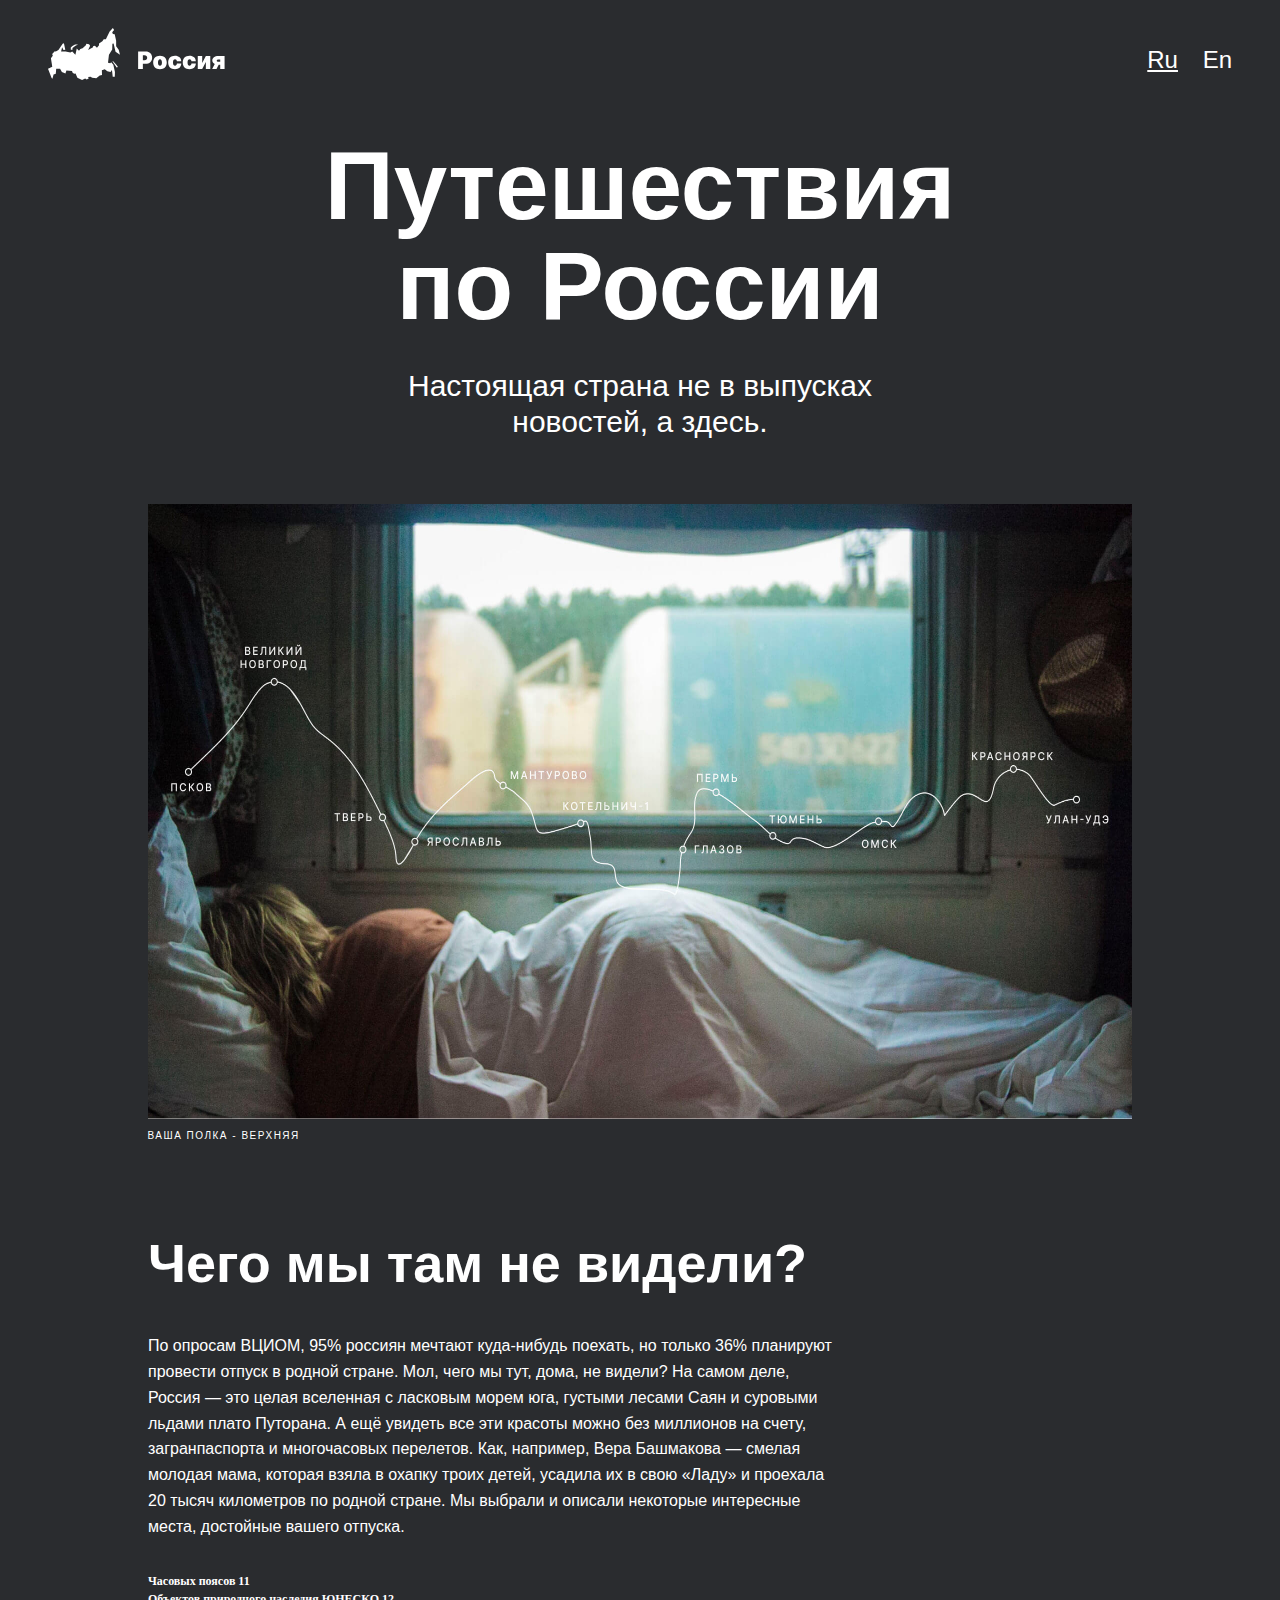
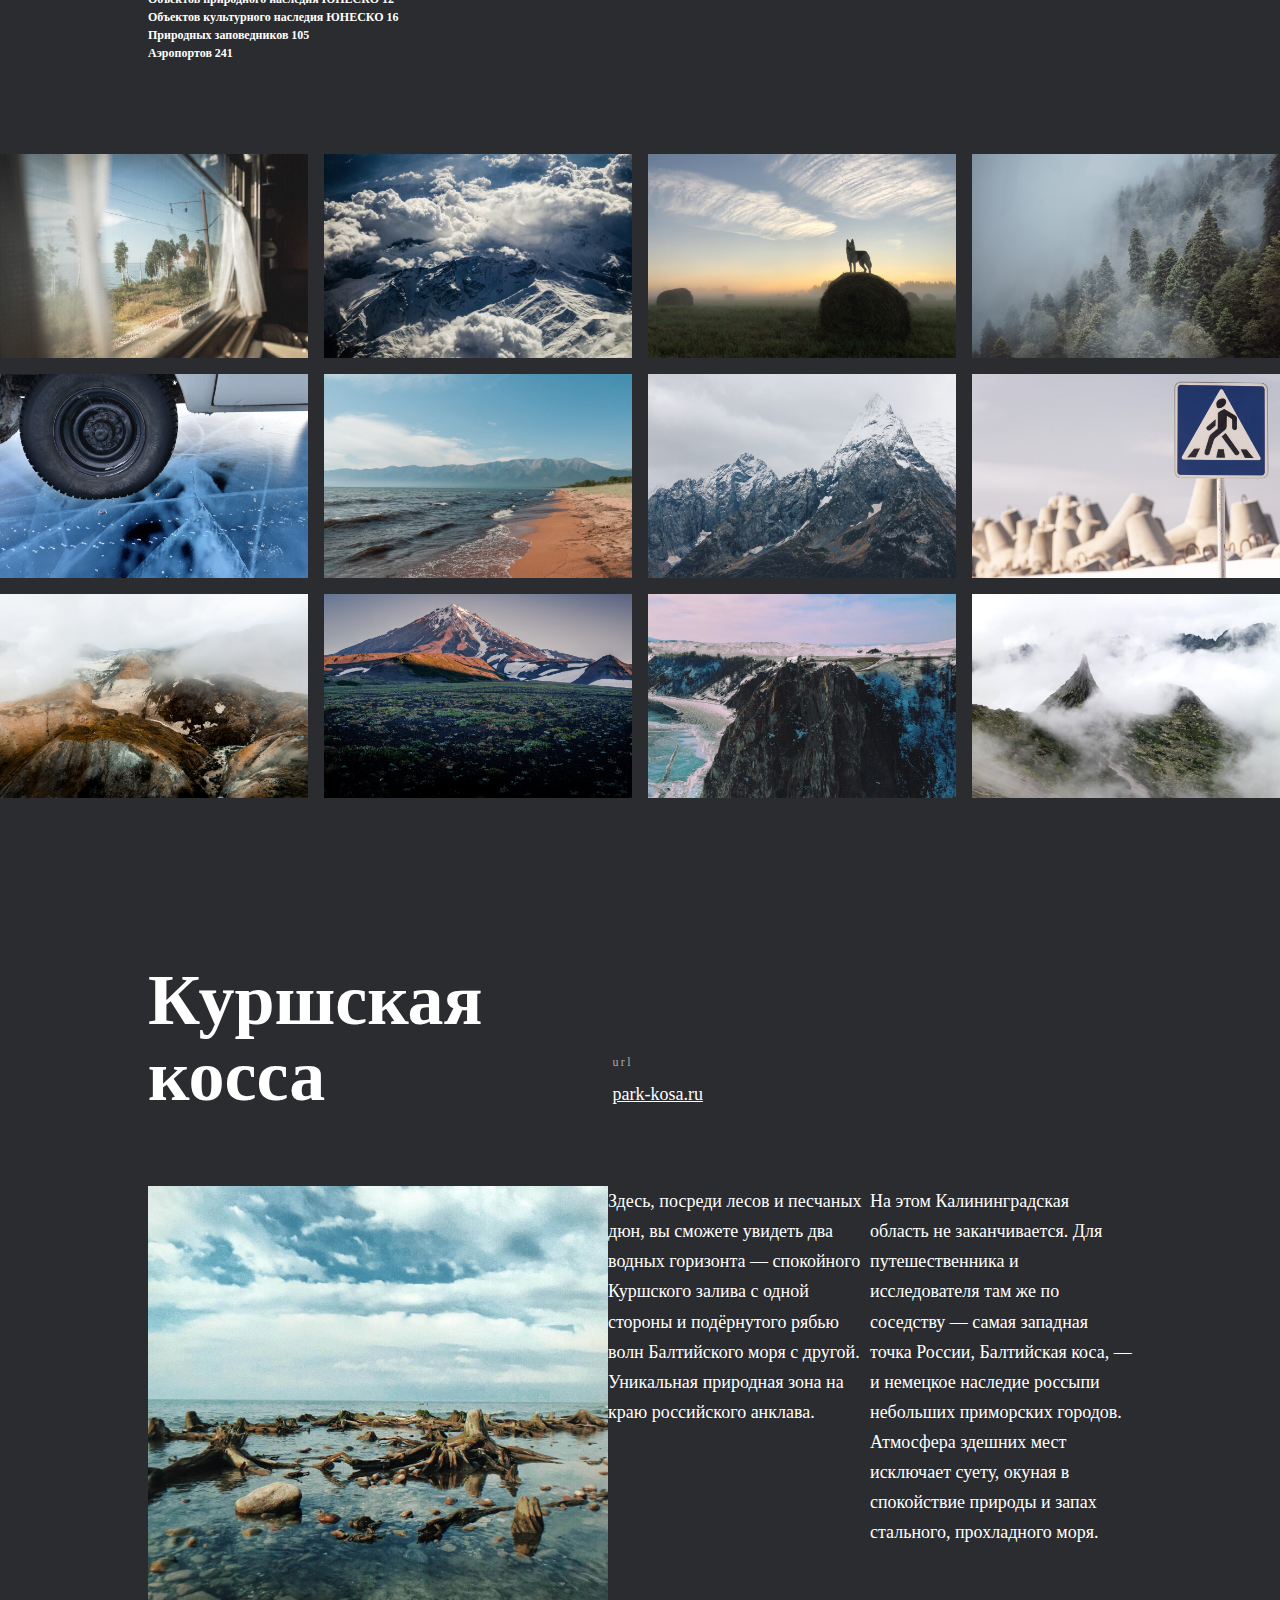
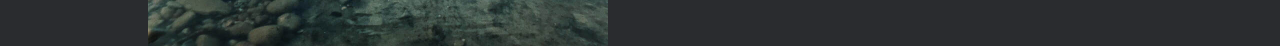
==== index.html @ 7ca8cc3f "начало проекта" ====
<!DOCTYPE html>
<html lang="ru">

<head>
  <meta charset="UTF-8">
  <meta name="viewport" content="width=device-width, initial-scale=1.0">
  <link rel="stylesheet" href="pages/index.css">
  <title>Путешествия по России</title>
</head>

<body class="body">
  <div class="page">
    <div class="header">
      <img class='header__logo' src="images/header-logo.svg" alt="Карта России">
      <div class="header__link">
        <a href="#" class="header__link">Ru</a>
        <a href="#" class="header__link header__link_lang_eng">En</a>
      </div>
    </div>

    <div class="lead">
      <h1 class="lead__title">Путешествия по России</h1>
      <p class="lead__subtitle">Настоящая страна не в выпусках новостей, а здесь.</p>
      <img class='lead__image' src="images/lead-polka.jpg" alt="Спящая девушка на полке поезда">
      <p class="lead__caption">Ваша полка - верхняя</p>
    </div>

    <div class="intro">
      <h3 class="intro__title">Чего мы там не видели?</h3>
      <p class="intro__text">
        По опросам ВЦИОМ, 95% россиян мечтают куда-нибудь поехать, но только 36% планируют провести отпуск в родной
        стране. Мол, чего мы тут, дома, не видели? На самом деле, Россия — это целая вселенная с ласковым морем юга,
        густыми лесами Саян и суровыми льдами плато Путорана. А ещё увидеть все эти красоты можно без миллионов на
        счету, загранпаспорта и многочасовых перелетов. Как, например, Вера Башмакова — смелая молодая мама, которая
        взяла в охапку троих детей, усадила их в свою «Ладу» и проехала 20 тысяч километров по родной стране. Мы выбрали
        и описали некоторые интересные места, достойные вашего отпуска.
      </p>
      <ul class="intro__list">
        <li class="intro__fact">Часовых поясов 11</li>
        <li class="intro__fact">Объектов природного наследия ЮНЕСКО 12</li>
        <li class="intro__fact">Объектов культурного наследия ЮНЕСКО 16</li>
        <li class="intro__fact">Природных заповедников 105</li>
        <li class="intro__fact">Аэропортов 241</li>
      </ul>
    </div>
    <div class="photo">
      <img class="photo__item" src="images/photo-grid-train.jpg" alt="Nature">
      <img class="photo__item" src="images/photo-grid-atharva-tulsi.jpg" alt="Nature">
      <img class="photo__item" src="images/photo-grid-tuman.jpg" alt="Nature">
      <img class="photo__item" src="images/photo-grid-sochi.jpg" alt="Nature">
      <img class="photo__item" src="images/photo-grid-arisa.jpg" alt="Nature">
      <img class="photo__item" src="images/photo-grid-baikal.jpg" alt="Nature">
      <img class="photo__item" src="images/photo-grid-elbrus.jpg" alt="Nature">
      <img class="photo__item" src="images/photo-grid-kondratiev.jpg" alt="Nature">
      <img class="photo__item" src="images/photo-grid-kamchatka-1.jpg" alt="Nature">
      <img class="photo__item" src="images/photo-grid-kamchatka-2.jpg" alt="Nature">
      <img class="photo__item" src="images/photo-grid-baikal-2.jpg" alt="Nature">
      <img class="photo__item" src="images/photo-grid-ergaki.jpg" alt="Nature">

    </div>

    <div class="places">
      <div class="place">
       
       <div class="place__head">
        <p class="place__title">Куршская косса</p>

        <div class="website">
          <p class="website__url-heading">url</p>
          <a href="#" class="website__link">park-kosa.ru</a>
        </div>
      </div>
       
      
      <div class="place__content">
          <img class="place__image" src="images/place-kosa.jpg" alt="Nature">
          <p class="place__paragraph">Здесь, посреди лесов и песчаных дюн, вы сможете увидеть два водных горизонта —
            спокойного Куршского залива с одной стороны и подёрнутого рябью волн Балтийского моря с другой. Уникальная
            природная зона на краю российского анклава.</p>
          <p class="place__paragraph">На этом Калининградская область не заканчивается. Для путешественника и
            исследователя там же по соседству — самая западная точка России, Балтийская коса, — и немецкое наследие
            россыпи небольших приморских городов. Атмосфера здешних мест исключает суету, окуная в спокойствие природы и
            запах стального, прохладного моря.</p>
        </div>







      </div>




    </div>
  </div>
</body>


</html>
---- pages/index.css ----
@import url(../vendor/normalize.css);
@import url(../blocks/body/body.css);
@import url(../blocks/page/page.css);
@import url(../blocks/header/header.css);
@import url(../blocks/lead/lead.css);
@import url(../blocks/intro/intro.css);
@import url(../blocks/photo/photo.css);
@import url(../blocks/places/places.css);
@import url(../blocks/place/place.css);
@import url(../blocks/website/website.css);
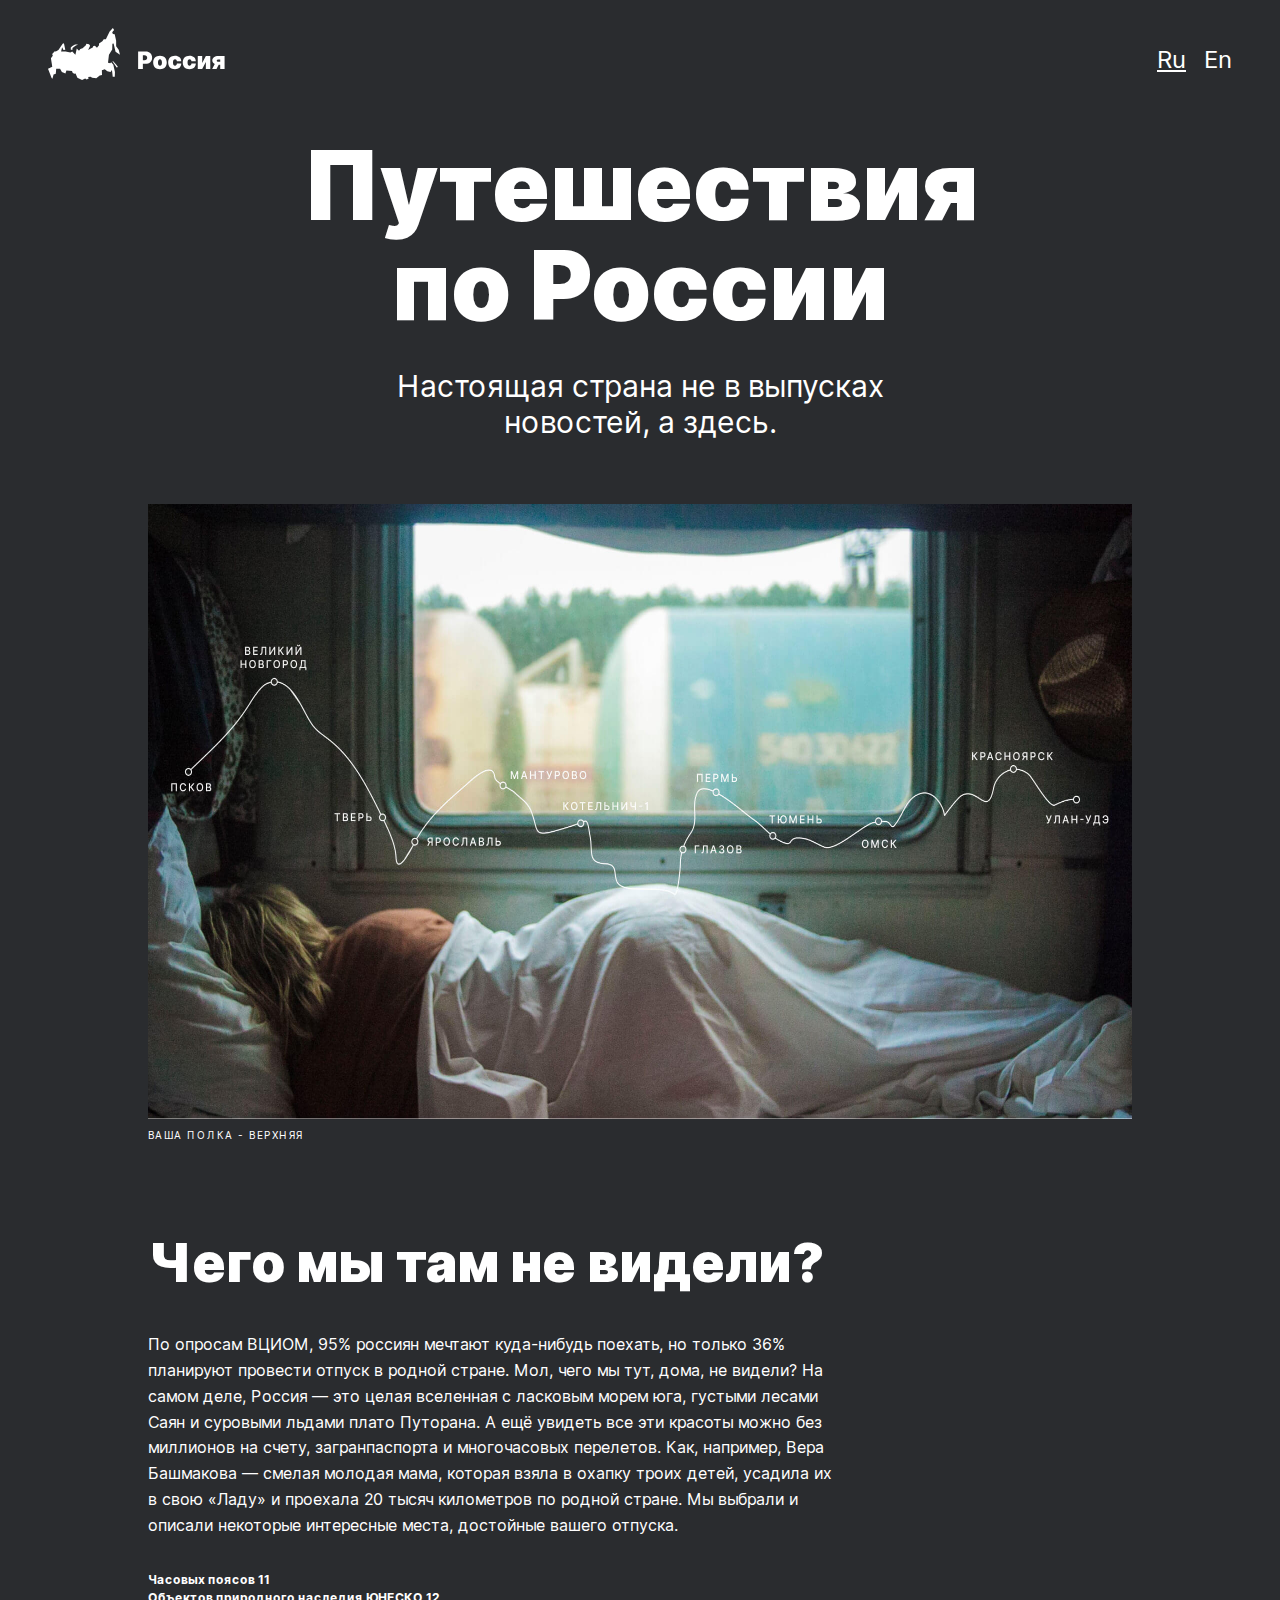
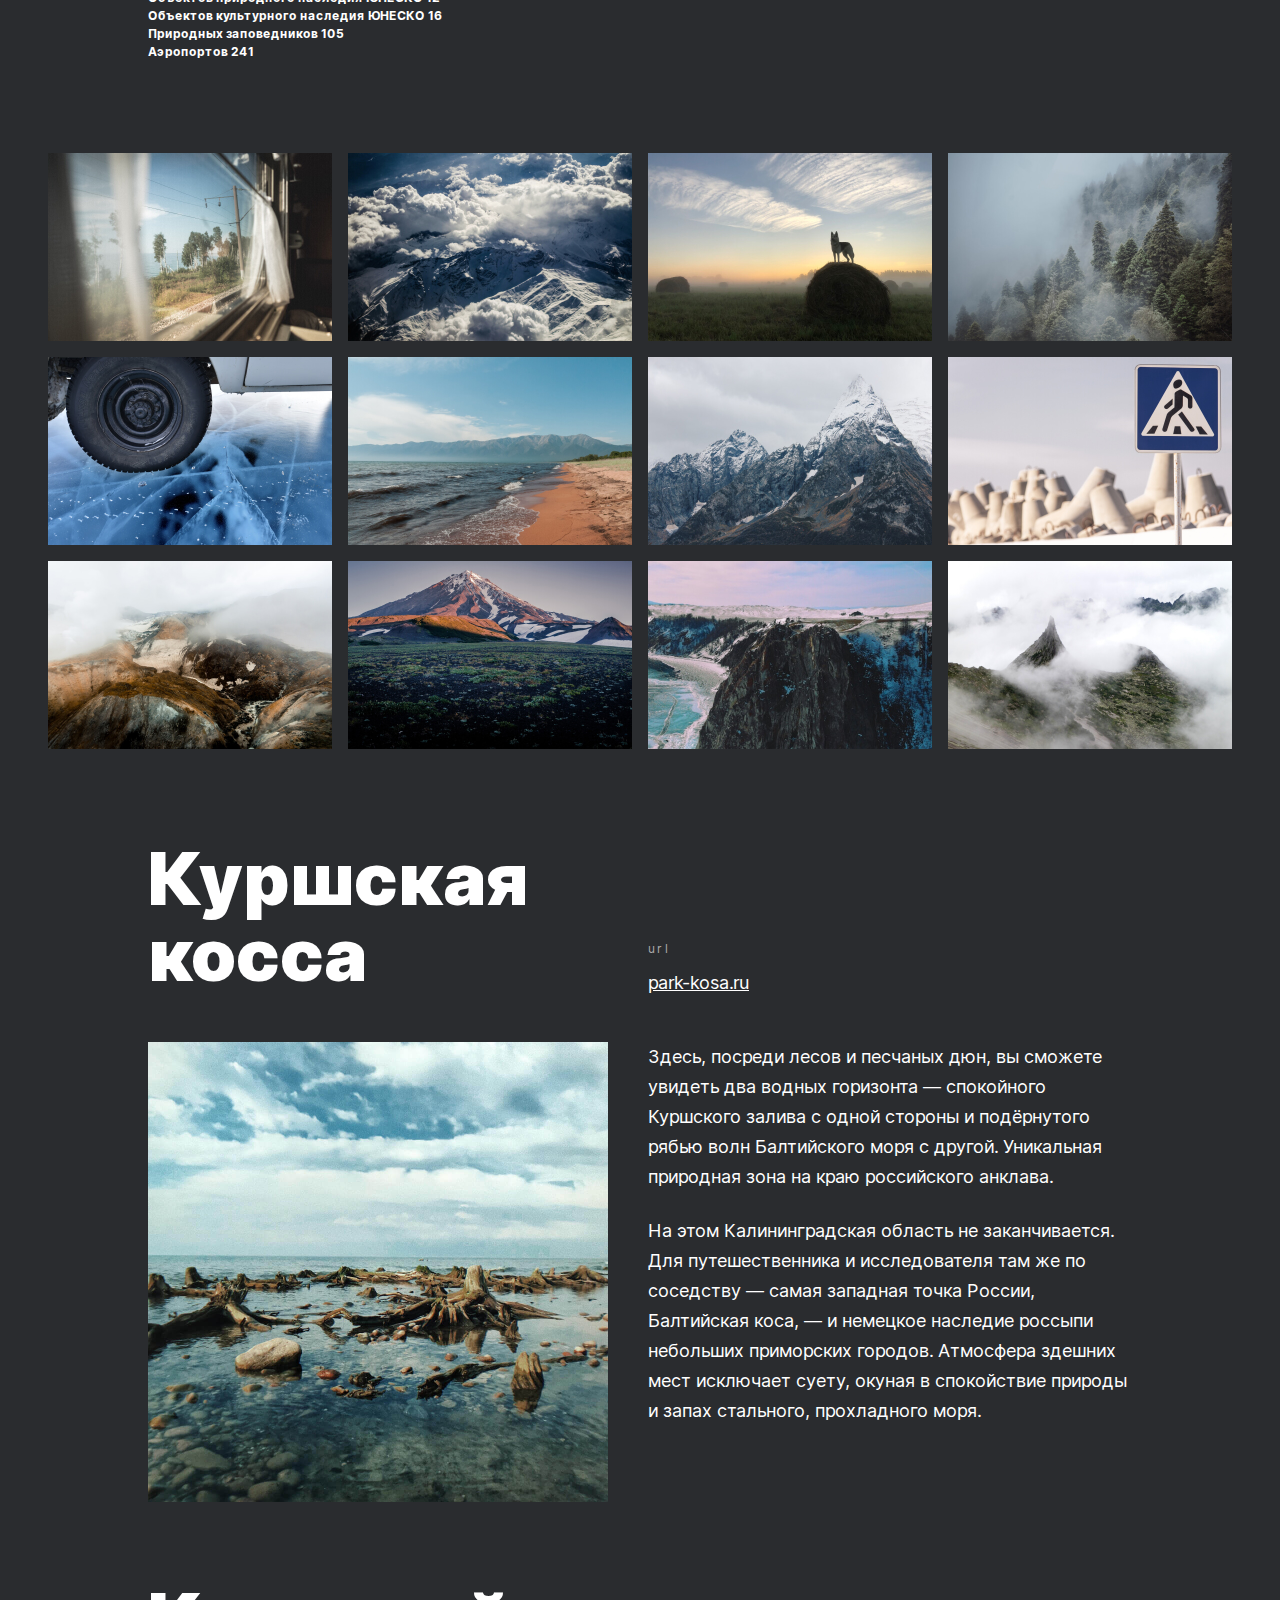
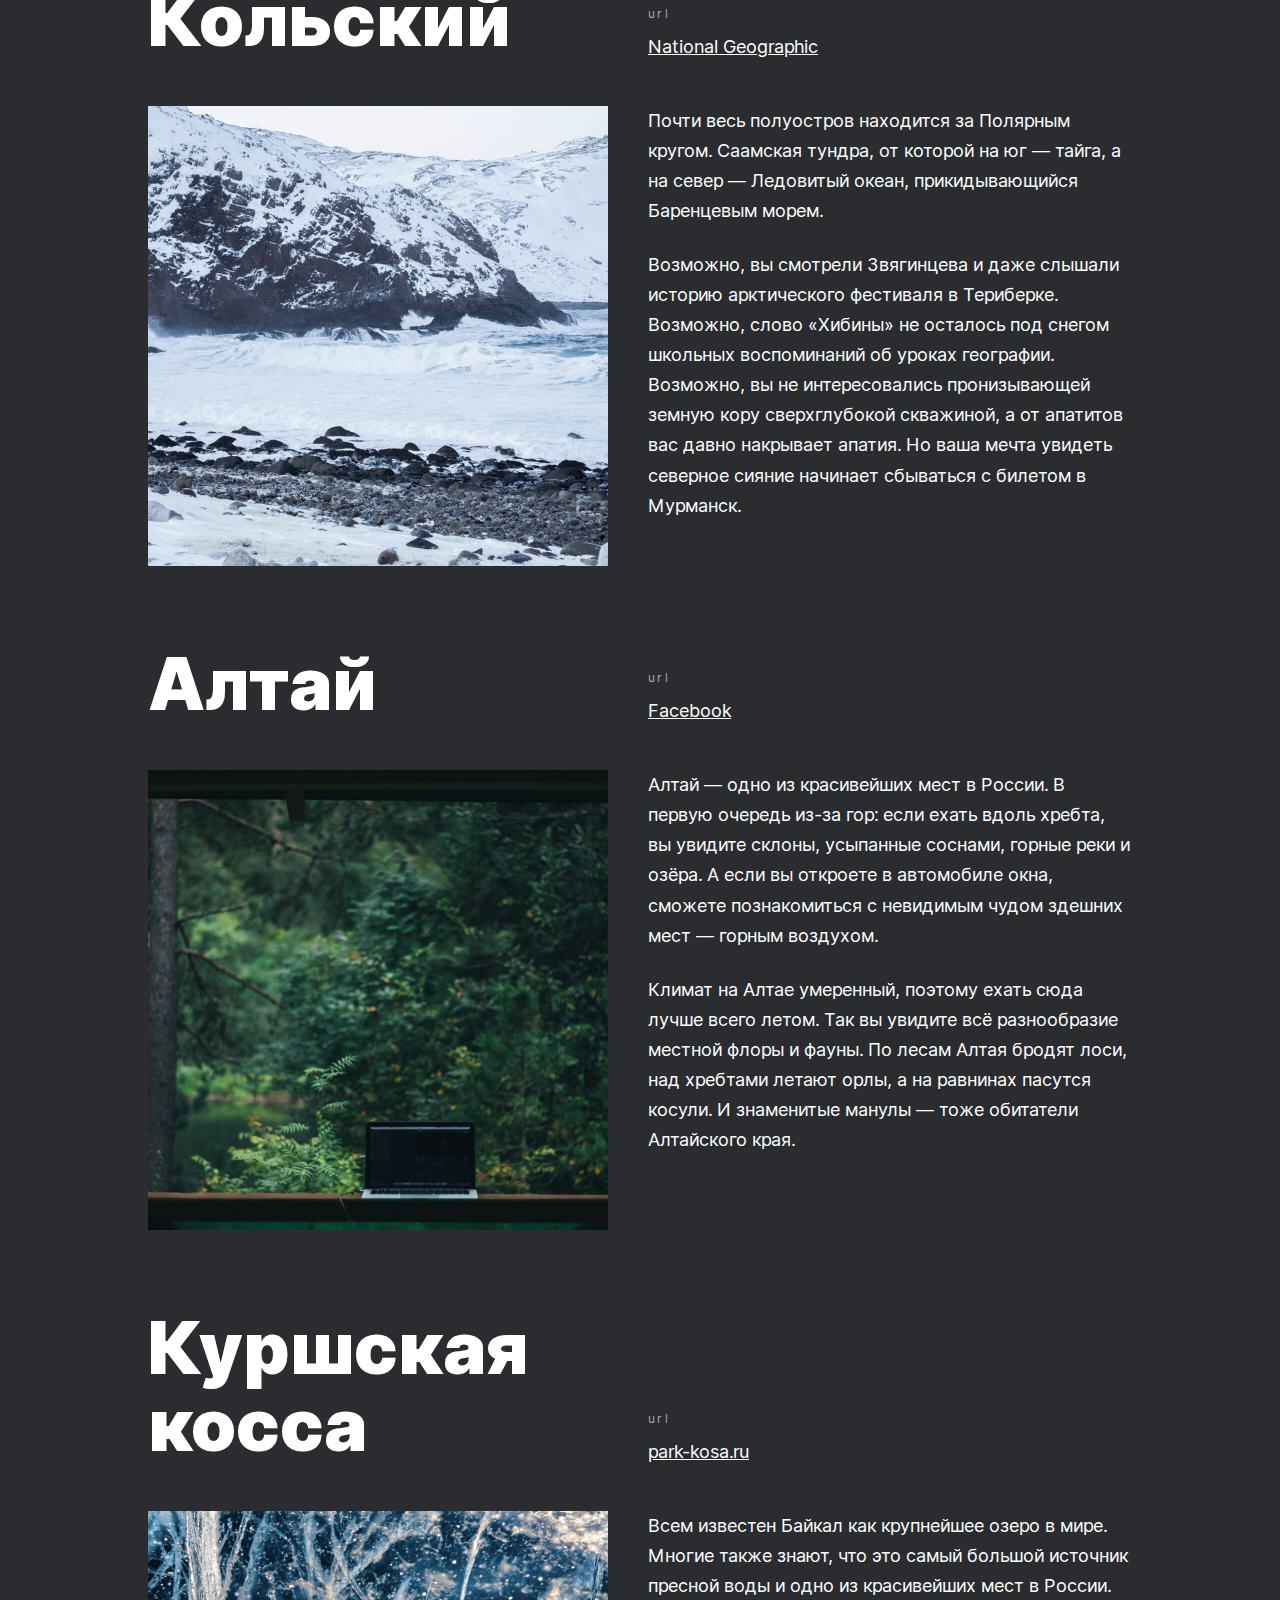
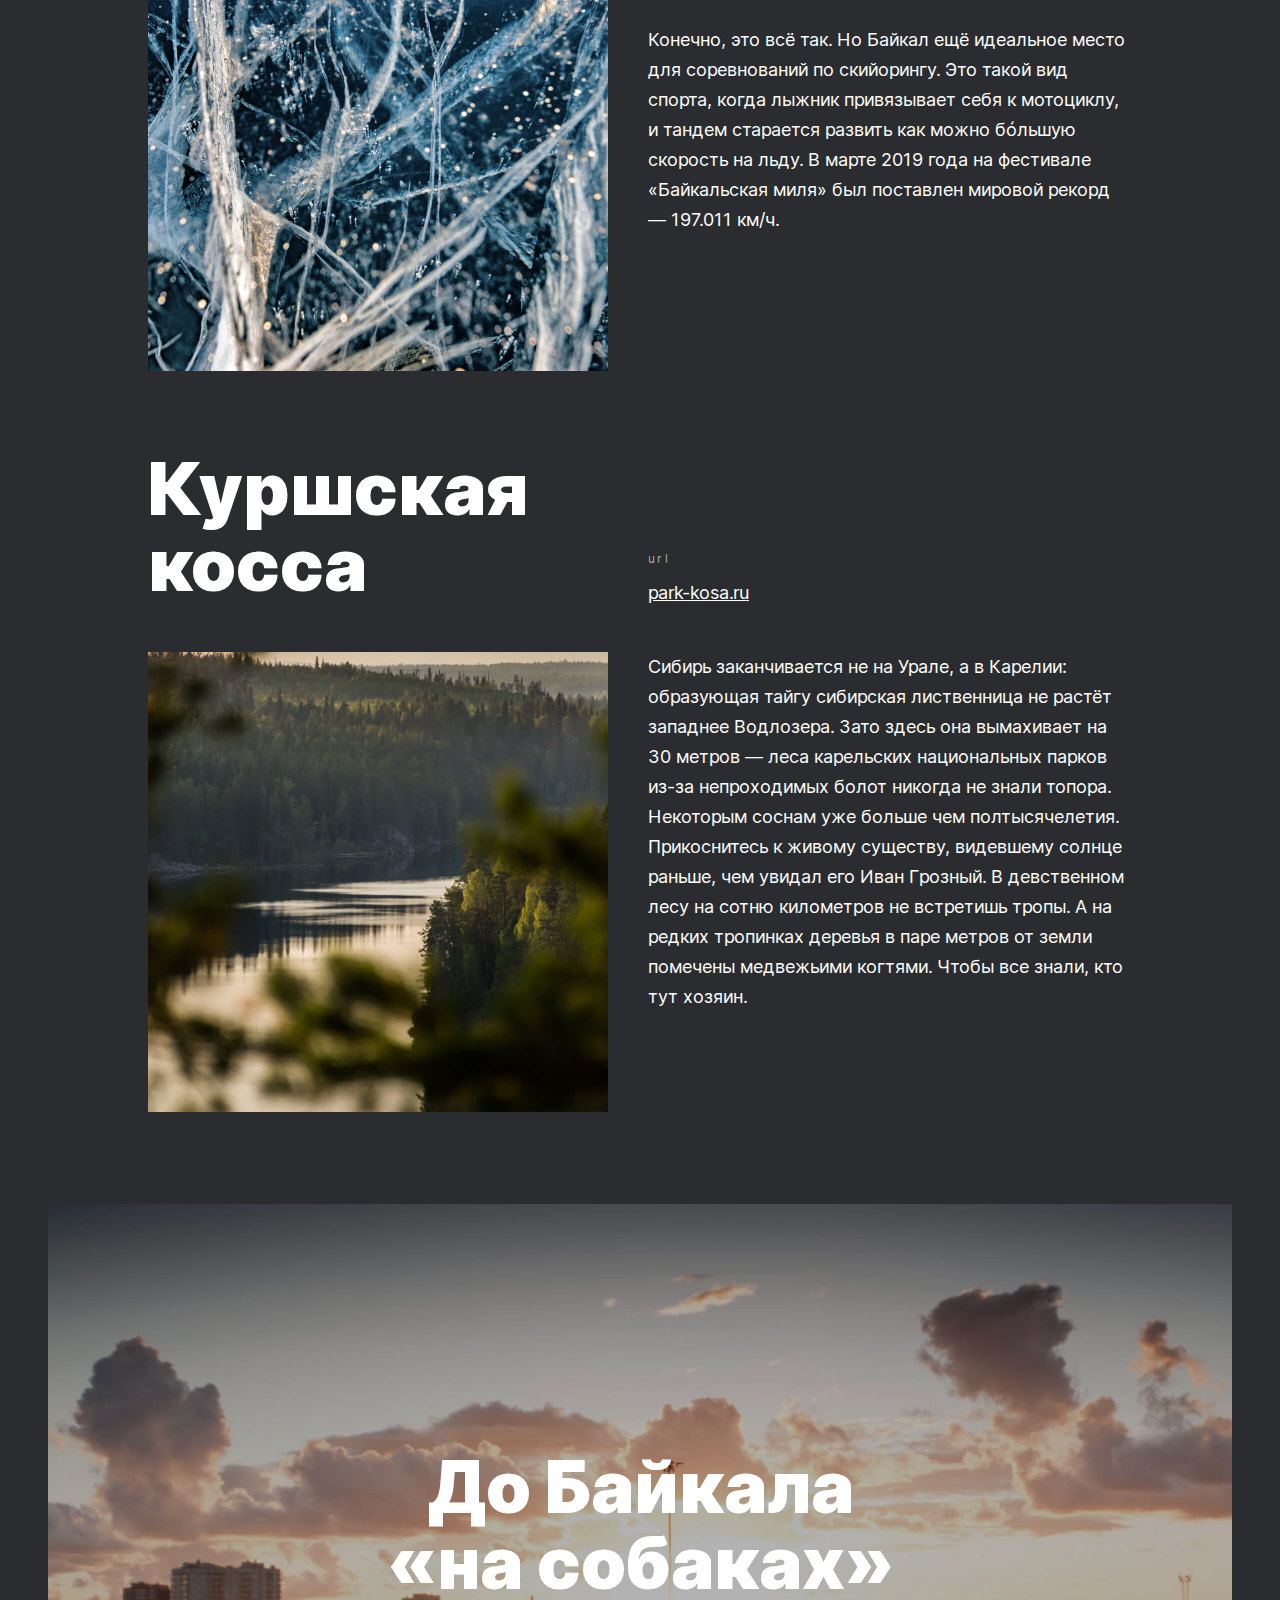
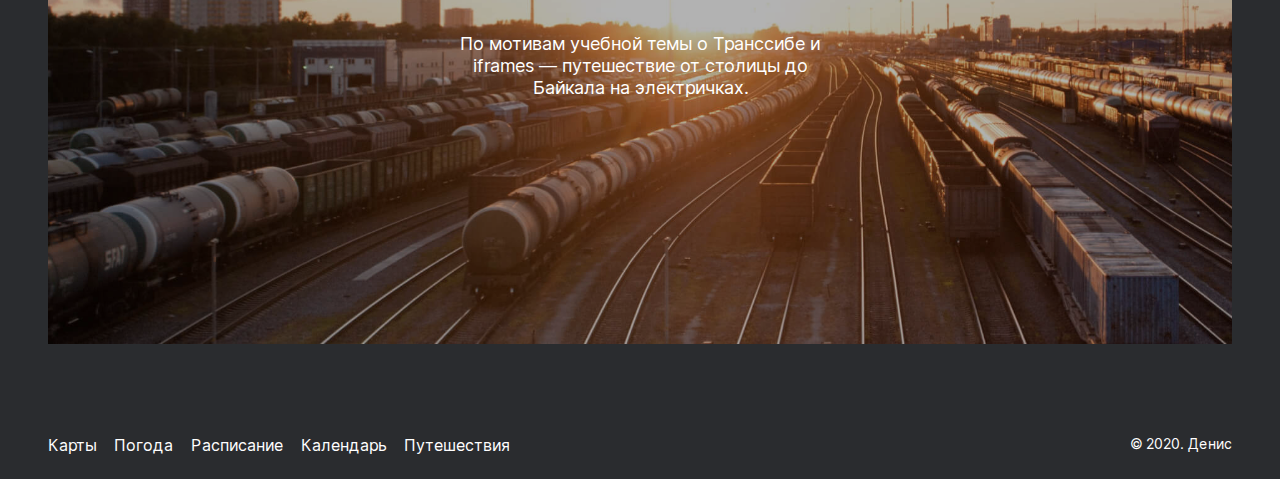
==== commit 21726b3c: "верстка без адаптива" ====
--- a/index.html
+++ b/index.html
@@ -12,7 +12,7 @@
   <div class="page">
     <div class="header">
       <img class='header__logo' src="images/header-logo.svg" alt="Карта России">
-      <div class="header__link">
+      <div class="header__links">
         <a href="#" class="header__link">Ru</a>
         <a href="#" class="header__link header__link_lang_eng">En</a>
       </div>
@@ -61,40 +61,143 @@
 
     <div class="places">
       <div class="place">
-       
-       <div class="place__head">
-        <p class="place__title">Куршская косса</p>
-
-        <div class="website">
-          <p class="website__url-heading">url</p>
-          <a href="#" class="website__link">park-kosa.ru</a>
-        </div>
-      </div>
-       
-      
-      <div class="place__content">
+        <div class="place__head">
+          <p class="place__title">Куршская косса</p>
+
+          <div class="website place__website">
+            <p class="website__url-heading">url</p>
+            <a href="http://park-kosa.ru" target="_blank" class="website__link">park-kosa.ru</a>
+          </div>
+        </div>
+        <div class="place__content">
           <img class="place__image" src="images/place-kosa.jpg" alt="Nature">
-          <p class="place__paragraph">Здесь, посреди лесов и песчаных дюн, вы сможете увидеть два водных горизонта —
-            спокойного Куршского залива с одной стороны и подёрнутого рябью волн Балтийского моря с другой. Уникальная
-            природная зона на краю российского анклава.</p>
-          <p class="place__paragraph">На этом Калининградская область не заканчивается. Для путешественника и
-            исследователя там же по соседству — самая западная точка России, Балтийская коса, — и немецкое наследие
-            россыпи небольших приморских городов. Атмосфера здешних мест исключает суету, окуная в спокойствие природы и
-            запах стального, прохладного моря.</p>
-        </div>
-
-
-
-
-
-
-
-      </div>
-
-
-
-
-    </div>
+          <div class="place__text">
+            <p class="place__paragraph">Здесь, посреди лесов и песчаных дюн, вы сможете увидеть два водных горизонта —
+              спокойного Куршского залива с одной стороны и подёрнутого рябью волн Балтийского моря с другой. Уникальная
+              природная зона на краю российского анклава.</p>
+            <p class="place__paragraph">На этом Калининградская область не заканчивается. Для путешественника и
+              исследователя там же по соседству — самая западная точка России, Балтийская коса, — и немецкое наследие
+              россыпи небольших приморских городов. Атмосфера здешних мест исключает суету, окуная в спокойствие природы
+              и
+              запах стального, прохладного моря.</p>
+          </div>
+        </div>
+      </div>
+
+      <div class="place">
+        <div class="place__head">
+          <p class="place__title">Кольский</p>
+
+          <div class="website place__website">
+            <p class="website__url-heading">url</p>
+            <a href="https://yourshot.nationalgeographic.com/photos/?keywords=kolskiy" target="_blank"
+              class="website__link">National Geographic</a>
+          </div>
+        </div>
+        <div class="place__content">
+          <img class="place__image" src="images/place-kolsky.jpg" alt="Nature">
+          <div class="place__text">
+            <p class="place__paragraph">Почти весь полуостров находится за Полярным кругом. Саамская тундра, от
+              которой на юг —
+              тайга, а на север — Ледовитый океан, прикидывающийся Баренцевым морем.</p>
+            <p class="place__paragraph">Возможно, вы смотрели Звягинцева и даже слышали историю арктического фестиваля
+              в Териберке. Возможно, слово «Хибины» не осталось под снегом школьных воспоминаний об уроках географии.
+              Возможно, вы не интересовались пронизывающей земную кору сверхглубокой скважиной, а от апатитов вас
+              давно накрывает апатия. Но ваша мечта увидеть северное сияние начинает сбываться с билетом
+              в Мурманск.</p>
+          </div>
+        </div>
+      </div>
+
+      <div class="place">
+        <div class="place__head">
+          <p class="place__title">Алтай</p>
+
+          <div class="website place__website">
+            <p class="website__url-heading">url</p>
+            <a href="https://www.facebook.com/vera.bashmakova/posts/10156011613718822" target="_blank"
+              class="website__link">Facebook</a>
+          </div>
+        </div>
+        <div class="place__content">
+          <img class="place__image" src="images/place-altai.jpg" alt="Nature">
+          <div class="place__text">
+            <p class="place__paragraph">Алтай — одно из красивейших мест в России.
+              В первую очередь из-за гор: если ехать вдоль хребта, вы увидите склоны, усыпанные соснами, горные реки и
+              озёра. А если вы откроете в автомобиле окна, сможете познакомиться с невидимым чудом здешних мест — горным
+              воздухом.</p>
+            <p class="place__paragraph">Климат на Алтае умеренный, поэтому ехать сюда лучше всего летом. Так вы увидите
+              всё разнообразие местной флоры и фауны. По лесам Алтая бродят лоси, над хребтами летают орлы, а на
+              равнинах пасутся косули. И знаменитые манулы — тоже обитатели Алтайского края.</p>
+          </div>
+        </div>
+      </div>
+
+      <div class="place">
+        <div class="place__head">
+          <p class="place__title">Куршская косса</p>
+
+          <div class="website place__website">
+            <p class="website__url-heading">url</p>
+            <a href="https://vk.com/baikalmile" target="_blank" class="website__link">park-kosa.ru</a>
+          </div>
+        </div>
+        <div class="place__content">
+          <img class="place__image" src="images/place-winter-baikal.jpg" alt="Nature">
+          <div class="place__text">
+            <p class="place__paragraph">Всем известен Байкал как крупнейшее озеро
+              в мире. Многие также знают, что это самый большой источник пресной воды и одно из красивейших мест в
+              России.</p>
+            <p class="place__paragraph">Конечно, это всё так. Но Байкал ещё идеальное место для соревнований по
+              скийорингу. Это такой вид спорта, когда лыжник привязывает себя
+              к мотоциклу, и тандем старается развить как можно бóльшую скорость на льду. В марте 2019 года на фестивале
+              «Байкальская миля» был поставлен мировой рекорд — 197.011 км/ч.</p>
+          </div>
+        </div>
+      </div>
+
+      <div class="place">
+        <div class="place__head">
+          <p class="place__title">Куршская косса</p>
+
+          <div class="website place__website">
+            <p class="website__url-heading">url</p>
+            <a href="http://vodlozero.ru" target="_blank" class="website__link">park-kosa.ru</a>
+          </div>
+        </div>
+        <div class="place__content">
+          <img class="place__image" src="images/place-karelia.jpg" alt="Nature">
+          <div class="place__text">
+            <p class="place__paragraph">Сибирь заканчивается не на Урале, а в Карелии: образующая тайгу сибирская
+              лиственница не растёт западнее Водлозера. Зато здесь она вымахивает на 30 метров — леса карельских
+              национальных парков из-за непроходимых болот никогда не знали топора. Некоторым соснам уже больше чем
+              полтысячелетия. Прикоснитесь к живому существу, видевшему солнце раньше, чем увидал его Иван Грозный.
+              В девственном лесу на сотню километров не встретишь тропы. А на редких тропинках деревья
+              в паре метров от земли помечены медвежьими когтями. Чтобы все знали, кто тут хозяин.</p>
+          </div>
+        </div>
+      </div>
+    </div>
+
+    <div class="cover">
+      <a class="cover__link" href="https://stampsy.com/na-elektrichkakh-do-baikala" target="_blank">
+        <p class="cover__title">До Байкала «на собаках»</p>
+        <p class="cover__subtitle">По мотивам учебной темы о Транссибе и iframes — путешествие от столицы до Байкала на
+          электричках.</p>
+      </a>
+    </div>
+
+    <div class="footer">
+      <nav class="footer__links">
+        <a class="footer__link" href="https://yandex.ru/maps" target="_blank">Карты</a>
+        <a class="footer__link" href="https://yandex.ru/pogoda" target="_blank">Погода</a>
+        <a class="footer__link" href="https://rasp.yandex.ru" target="_blank">Расписание</a>
+        <a class="footer__link" href="https://calendar.yandex.ru" target="_blank">Календарь</a>
+        <a class="footer__link" href="https://travel.yandex.ru" target="_blank">Путешествия</a>
+      </nav>
+      <p class="footer__copyright">&copy; 2020. Денис</p>
+    </div>
+
   </div>
 </body>
 
--- a/pages/index.css
+++ b/pages/index.css
@@ -1,4 +1,5 @@
 @import url(../vendor/normalize.css);
+@import url(../blocks/fonts/fonts.css);
 @import url(../blocks/body/body.css);
 @import url(../blocks/page/page.css);
 @import url(../blocks/header/header.css);
@@ -8,4 +9,6 @@
 @import url(../blocks/places/places.css);
 @import url(../blocks/place/place.css);
 @import url(../blocks/website/website.css);
+@import url(../blocks/cover/cover.css);
+@import url(../blocks/footer/footer.css);
 
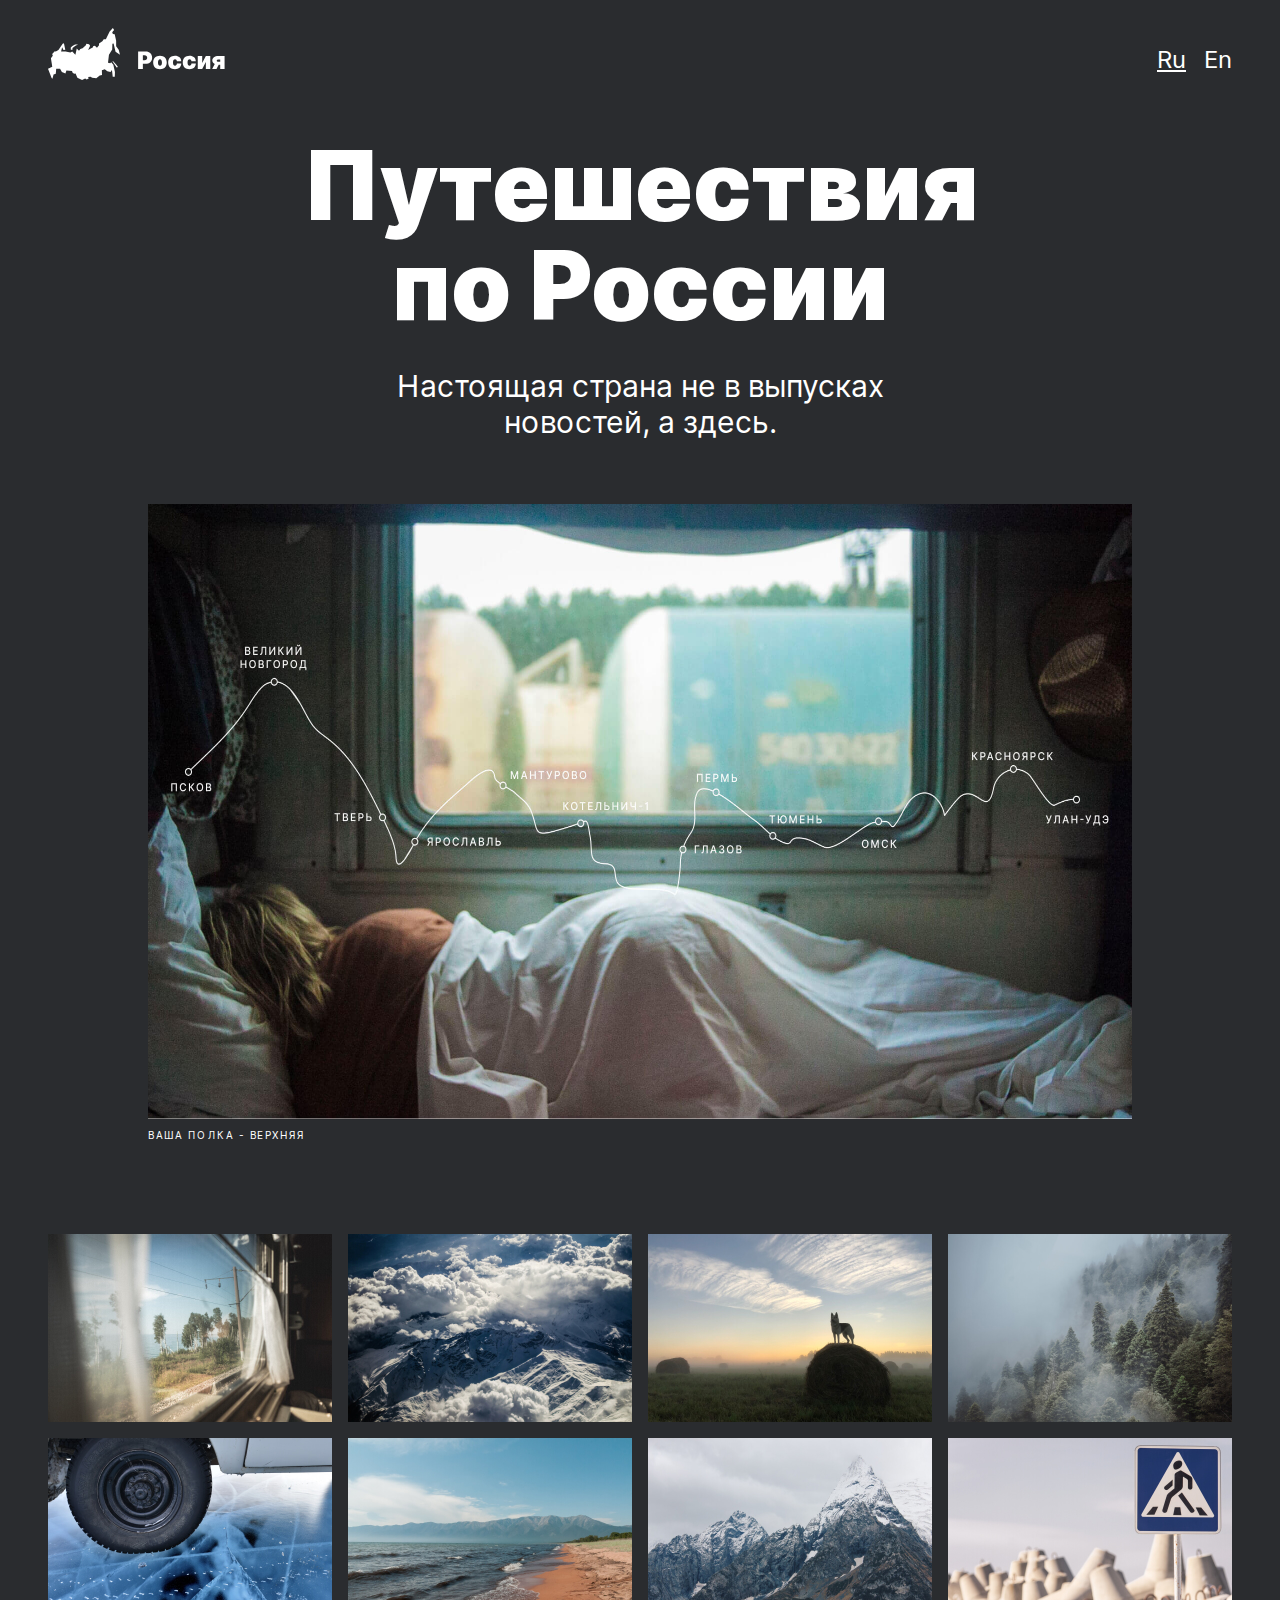
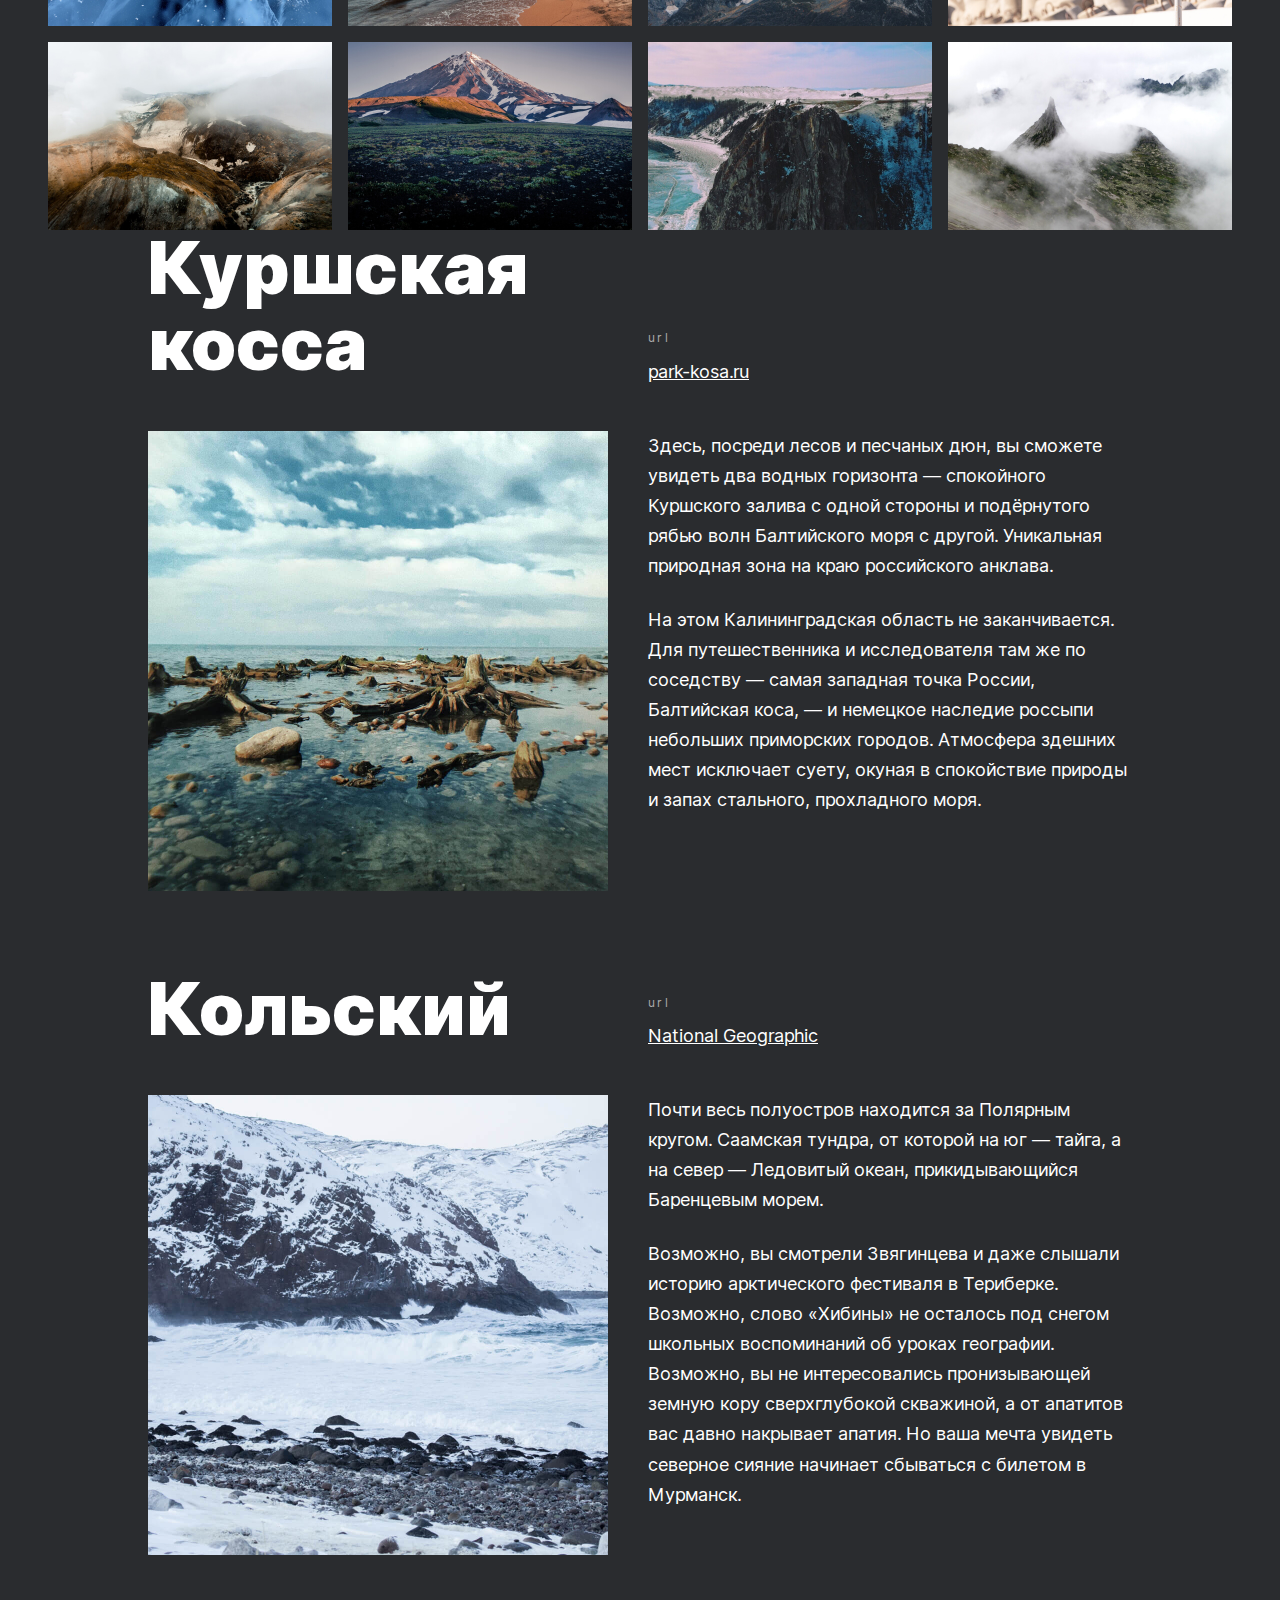
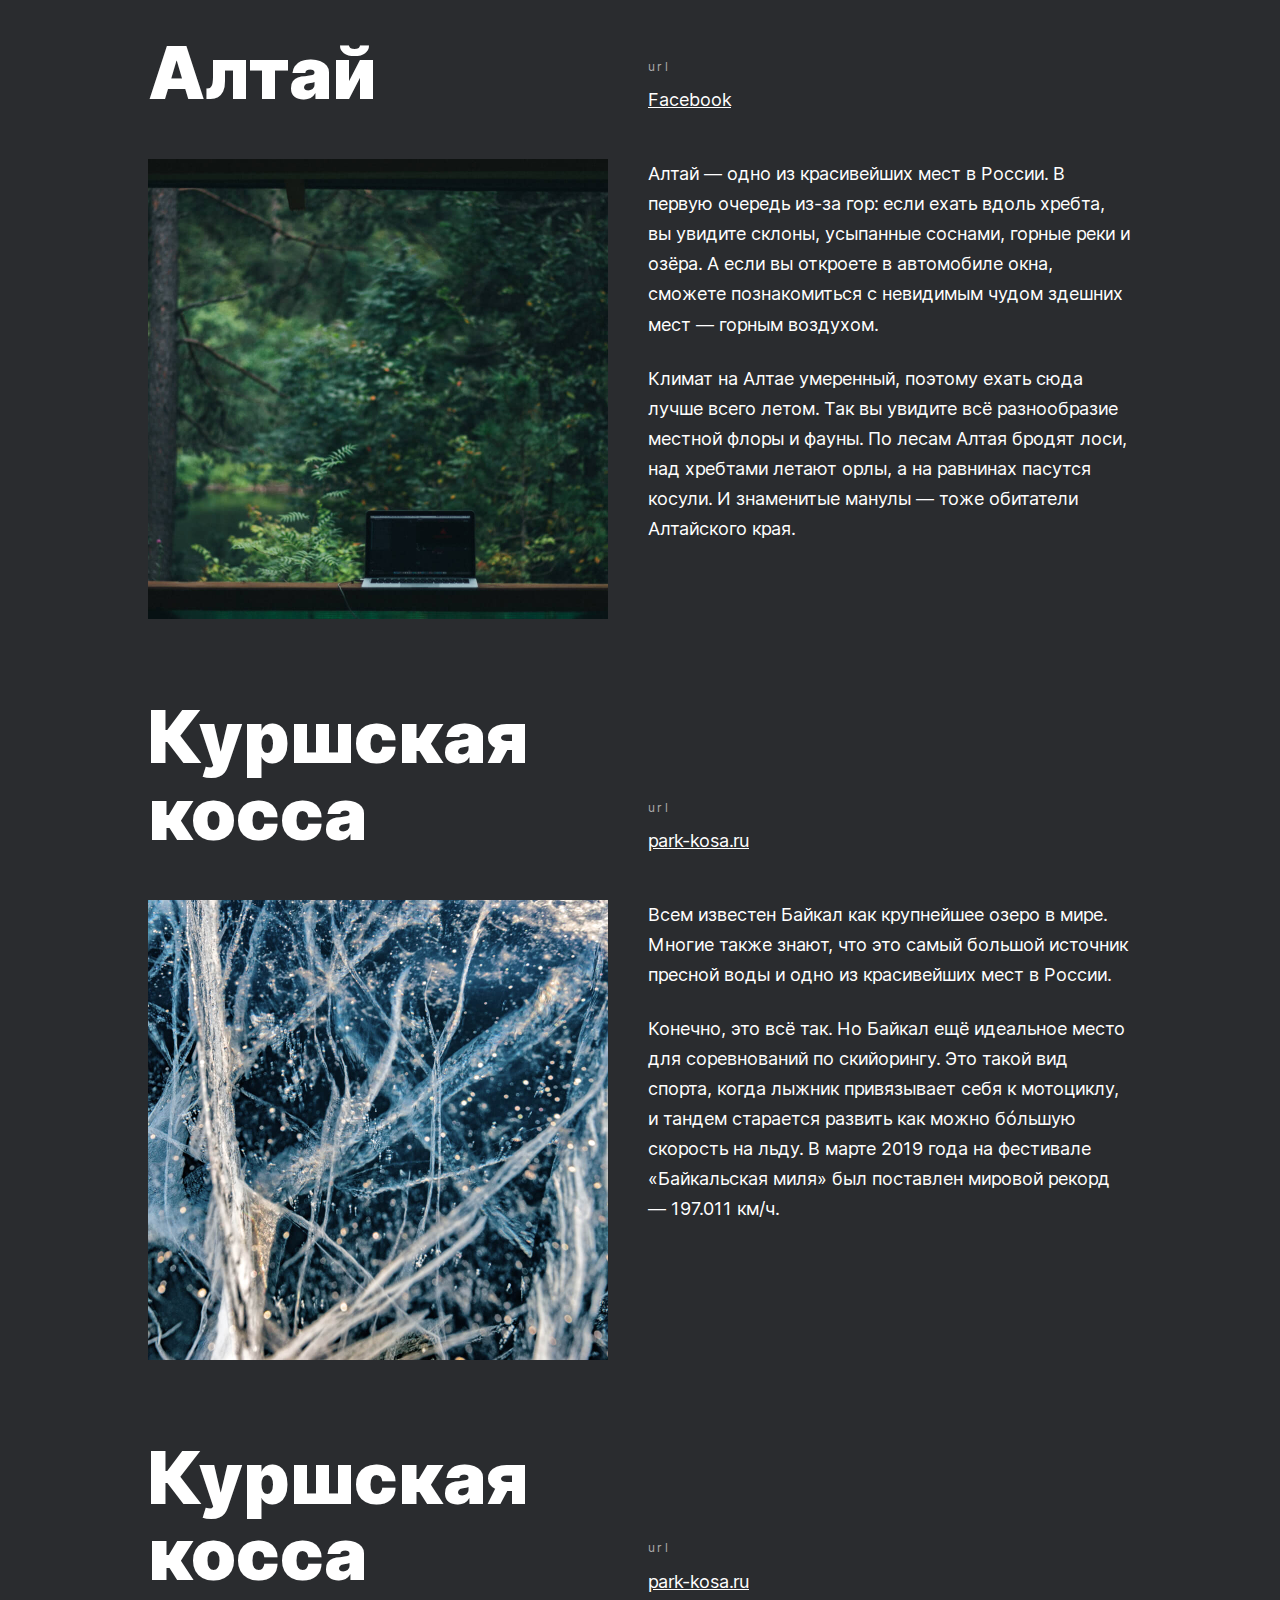
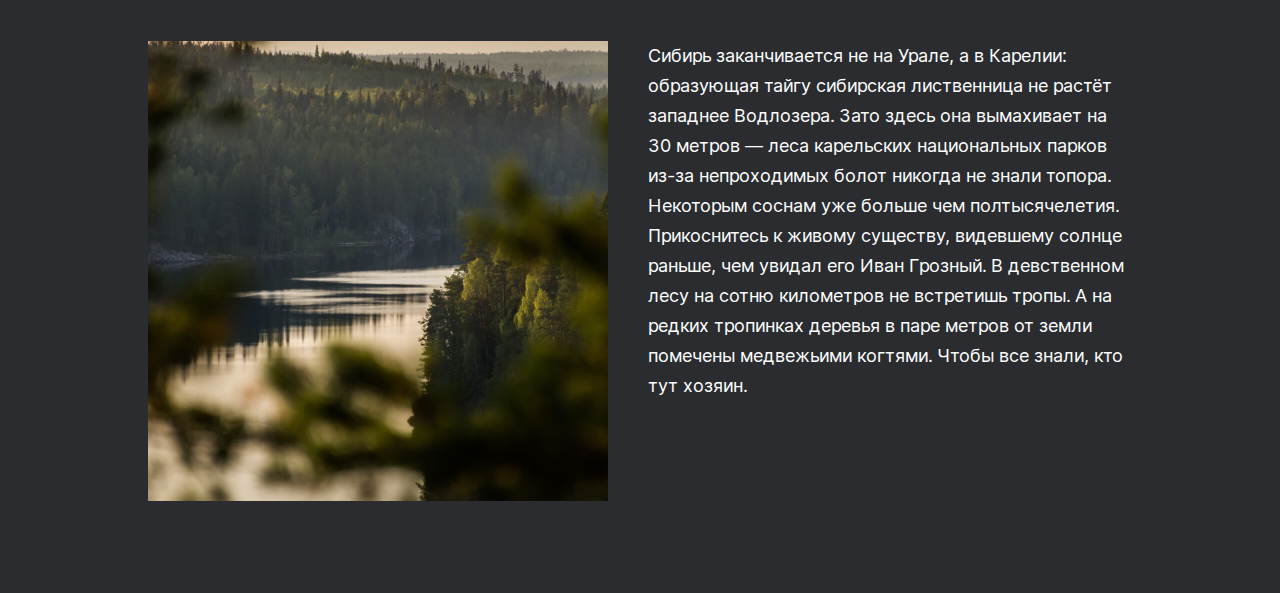
==== commit e8071c48: "добавлена адаптивная верстка" ====
--- a/index.html
+++ b/index.html
@@ -18,14 +18,14 @@
       </div>
     </div>
 
-    <div class="lead">
+     <div class="lead">
       <h1 class="lead__title">Путешествия по России</h1>
       <p class="lead__subtitle">Настоящая страна не в выпусках новостей, а здесь.</p>
       <img class='lead__image' src="images/lead-polka.jpg" alt="Спящая девушка на полке поезда">
       <p class="lead__caption">Ваша полка - верхняя</p>
     </div>
 
-    <div class="intro">
+    <!-- <div class="intro">
       <h3 class="intro__title">Чего мы там не видели?</h3>
       <p class="intro__text">
         По опросам ВЦИОМ, 95% россиян мечтают куда-нибудь поехать, но только 36% планируют провести отпуск в родной
@@ -43,6 +43,8 @@
         <li class="intro__fact">Аэропортов 241</li>
       </ul>
     </div>
+     -->
+
     <div class="photo">
       <img class="photo__item" src="images/photo-grid-train.jpg" alt="Nature">
       <img class="photo__item" src="images/photo-grid-atharva-tulsi.jpg" alt="Nature">
@@ -178,7 +180,7 @@
         </div>
       </div>
     </div>
-
+<!-- 
     <div class="cover">
       <a class="cover__link" href="https://stampsy.com/na-elektrichkakh-do-baikala" target="_blank">
         <p class="cover__title">До Байкала «на собаках»</p>
@@ -196,7 +198,7 @@
         <a class="footer__link" href="https://travel.yandex.ru" target="_blank">Путешествия</a>
       </nav>
       <p class="footer__copyright">&copy; 2020. Денис</p>
-    </div>
+    </div> -->
 
   </div>
 </body>
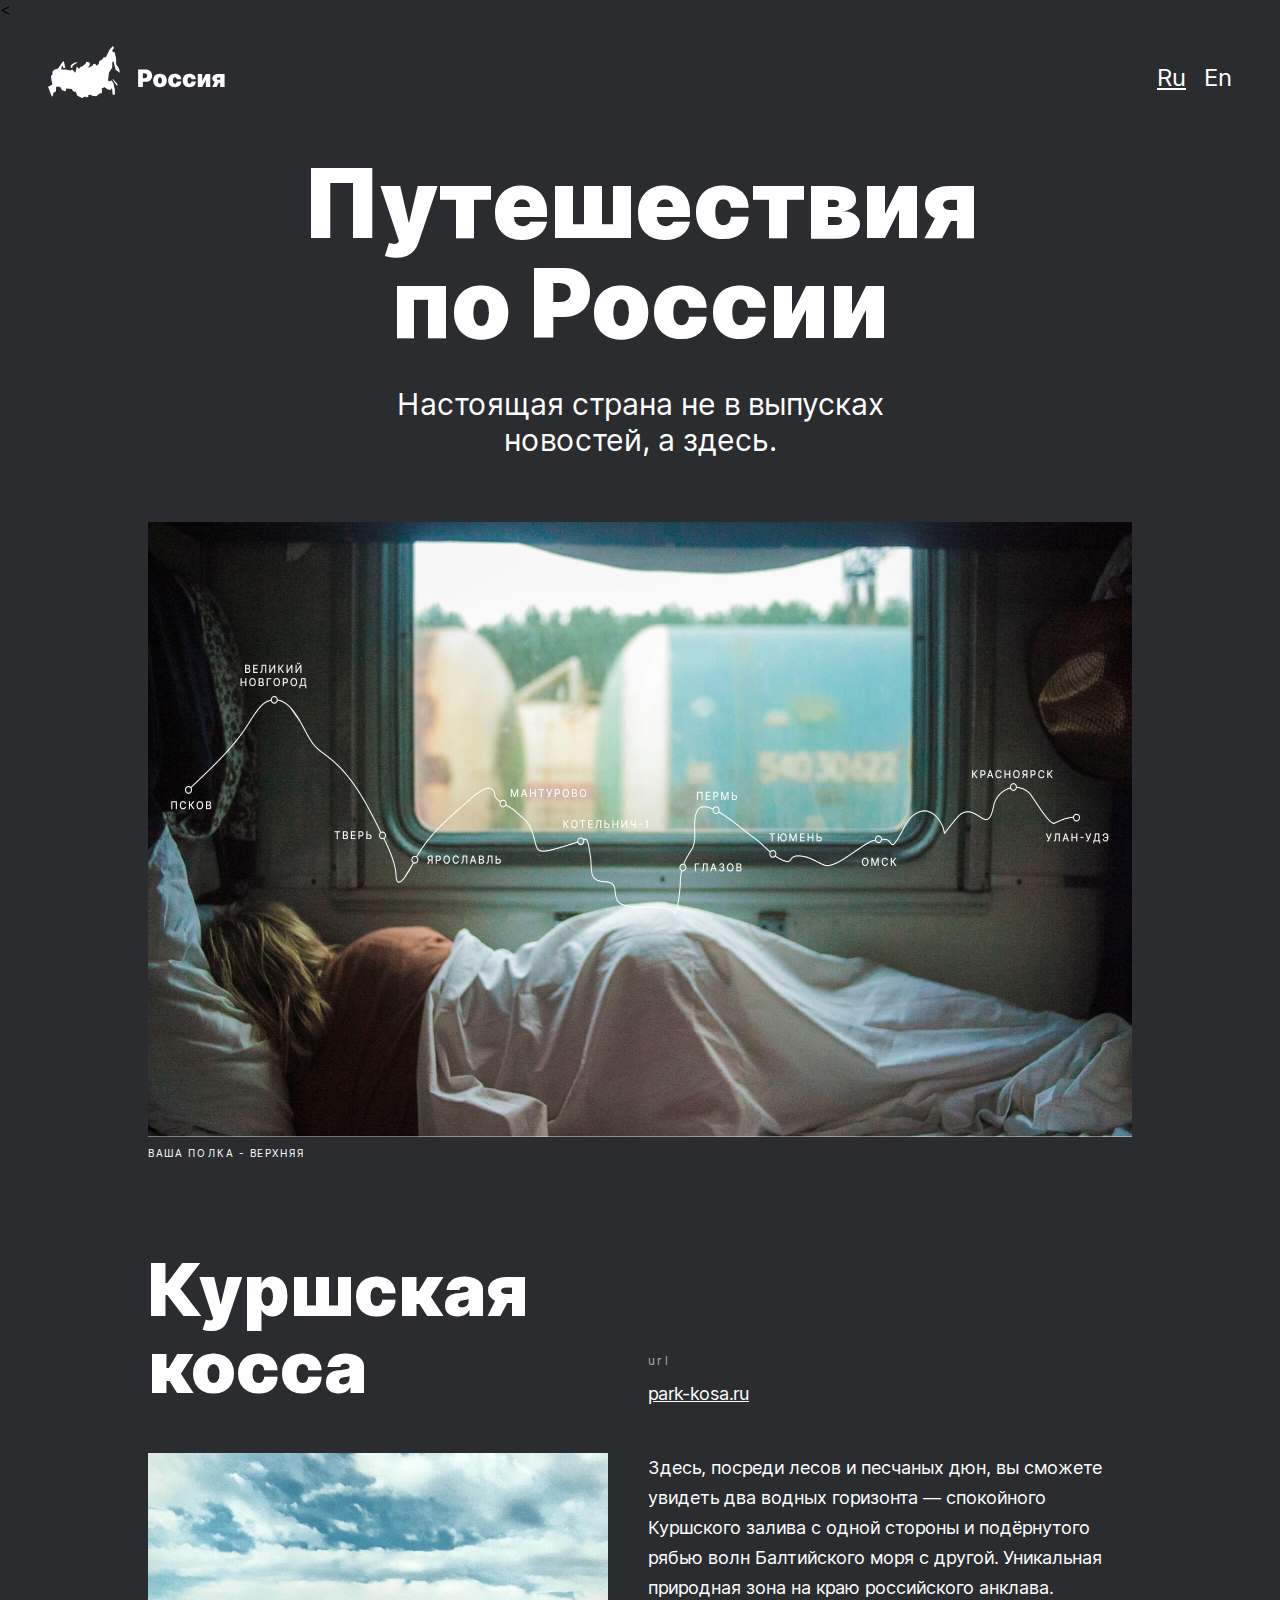
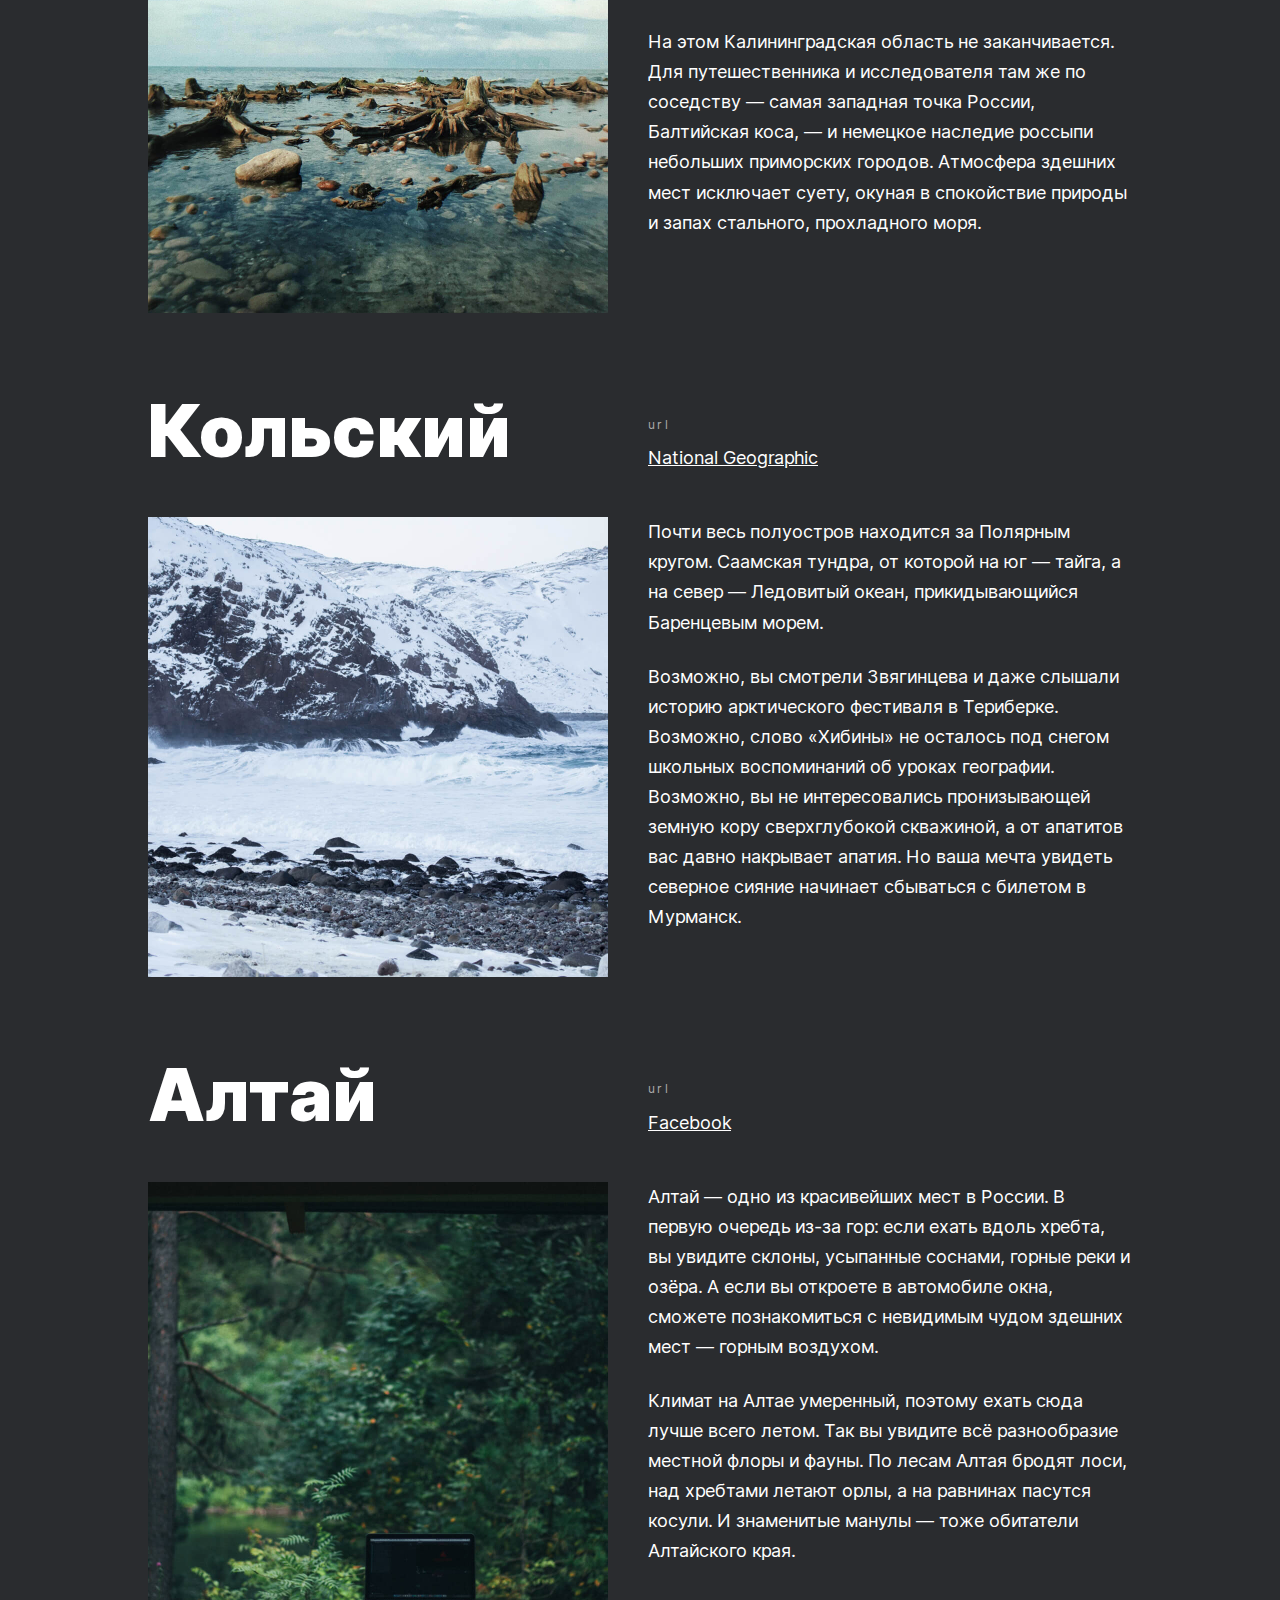
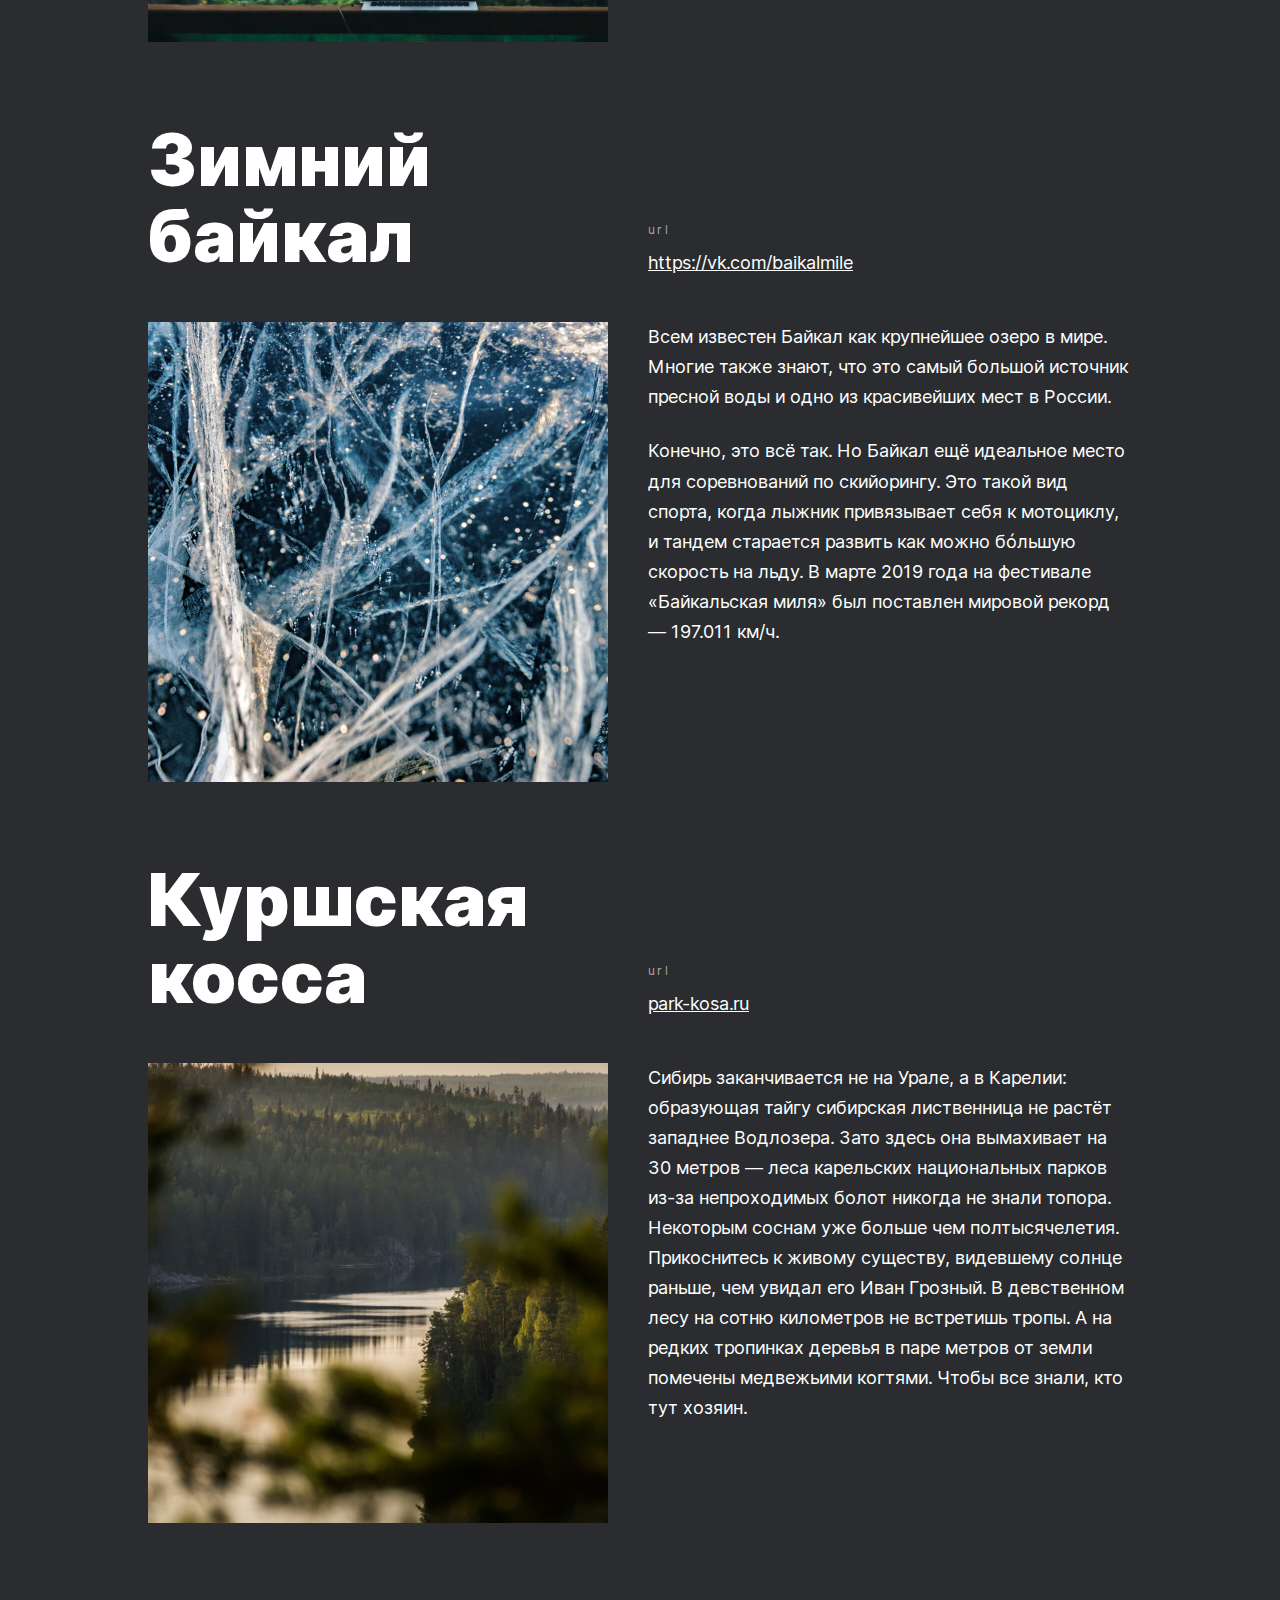
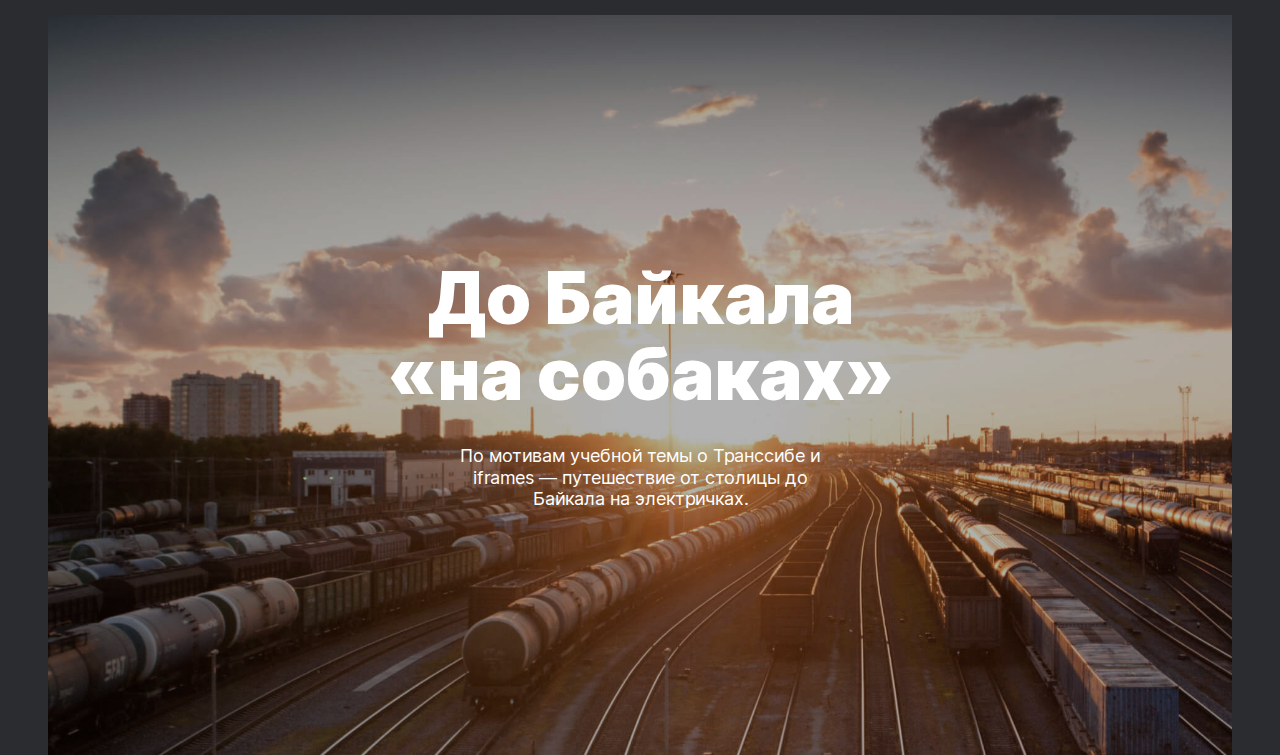
==== commit dd3712a6: "адаптивная верстка" ====
--- a/index.html
+++ b/index.html
@@ -10,7 +10,7 @@
 
 <body class="body">
   <div class="page">
-    <div class="header">
+    <<div class="header">
       <img class='header__logo' src="images/header-logo.svg" alt="Карта России">
       <div class="header__links">
         <a href="#" class="header__link">Ru</a>
@@ -23,7 +23,7 @@
       <p class="lead__subtitle">Настоящая страна не в выпусках новостей, а здесь.</p>
       <img class='lead__image' src="images/lead-polka.jpg" alt="Спящая девушка на полке поезда">
       <p class="lead__caption">Ваша полка - верхняя</p>
-    </div>
+    </div> 
 
     <!-- <div class="intro">
       <h3 class="intro__title">Чего мы там не видели?</h3>
@@ -45,7 +45,7 @@
     </div>
      -->
 
-    <div class="photo">
+    <!-- <div class="photo">
       <img class="photo__item" src="images/photo-grid-train.jpg" alt="Nature">
       <img class="photo__item" src="images/photo-grid-atharva-tulsi.jpg" alt="Nature">
       <img class="photo__item" src="images/photo-grid-tuman.jpg" alt="Nature">
@@ -59,7 +59,7 @@
       <img class="photo__item" src="images/photo-grid-baikal-2.jpg" alt="Nature">
       <img class="photo__item" src="images/photo-grid-ergaki.jpg" alt="Nature">
 
-    </div>
+    </div> -->
 
     <div class="places">
       <div class="place">
@@ -137,11 +137,11 @@
 
       <div class="place">
         <div class="place__head">
-          <p class="place__title">Куршская косса</p>
-
-          <div class="website place__website">
-            <p class="website__url-heading">url</p>
-            <a href="https://vk.com/baikalmile" target="_blank" class="website__link">park-kosa.ru</a>
+          <p class="place__title">Зимний байкал</p>
+
+          <div class="website place__website">
+            <p class="website__url-heading">url</p>
+            <a href="https://vk.com/baikalmile" target="_blank" class="website__link">https://vk.com/baikalmile</a>
           </div>
         </div>
         <div class="place__content">
@@ -180,15 +180,16 @@
         </div>
       </div>
     </div>
-<!-- 
+
     <div class="cover">
+      
       <a class="cover__link" href="https://stampsy.com/na-elektrichkakh-do-baikala" target="_blank">
         <p class="cover__title">До Байкала «на собаках»</p>
         <p class="cover__subtitle">По мотивам учебной темы о Транссибе и iframes — путешествие от столицы до Байкала на
           электричках.</p>
       </a>
     </div>
-
+<!-- 
     <div class="footer">
       <nav class="footer__links">
         <a class="footer__link" href="https://yandex.ru/maps" target="_blank">Карты</a>
--- a/pages/index.css
+++ b/pages/index.css
@@ -6,9 +6,9 @@
 @import url(../blocks/lead/lead.css);
 @import url(../blocks/intro/intro.css);
 @import url(../blocks/photo/photo.css);
+@import url(../blocks/website/website.css);
 @import url(../blocks/places/places.css);
 @import url(../blocks/place/place.css);
-@import url(../blocks/website/website.css);
 @import url(../blocks/cover/cover.css);
 @import url(../blocks/footer/footer.css);
 
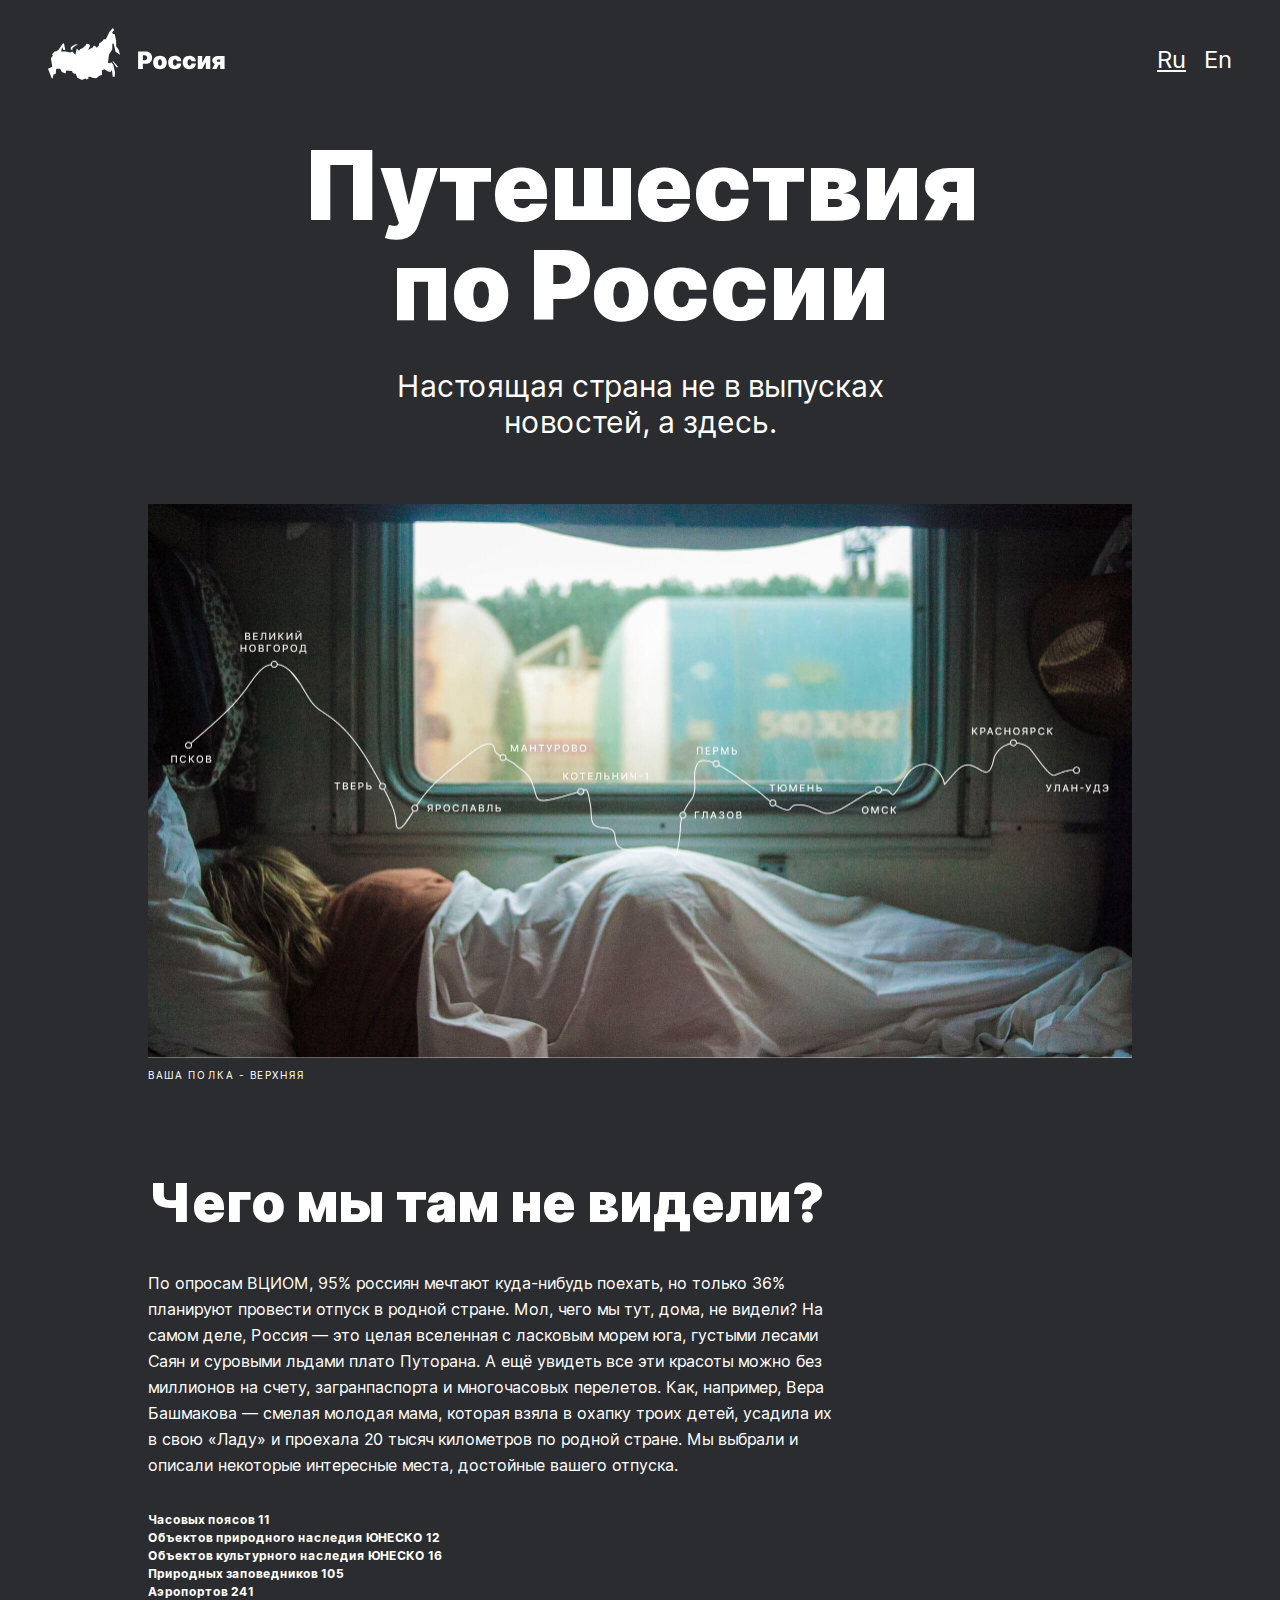
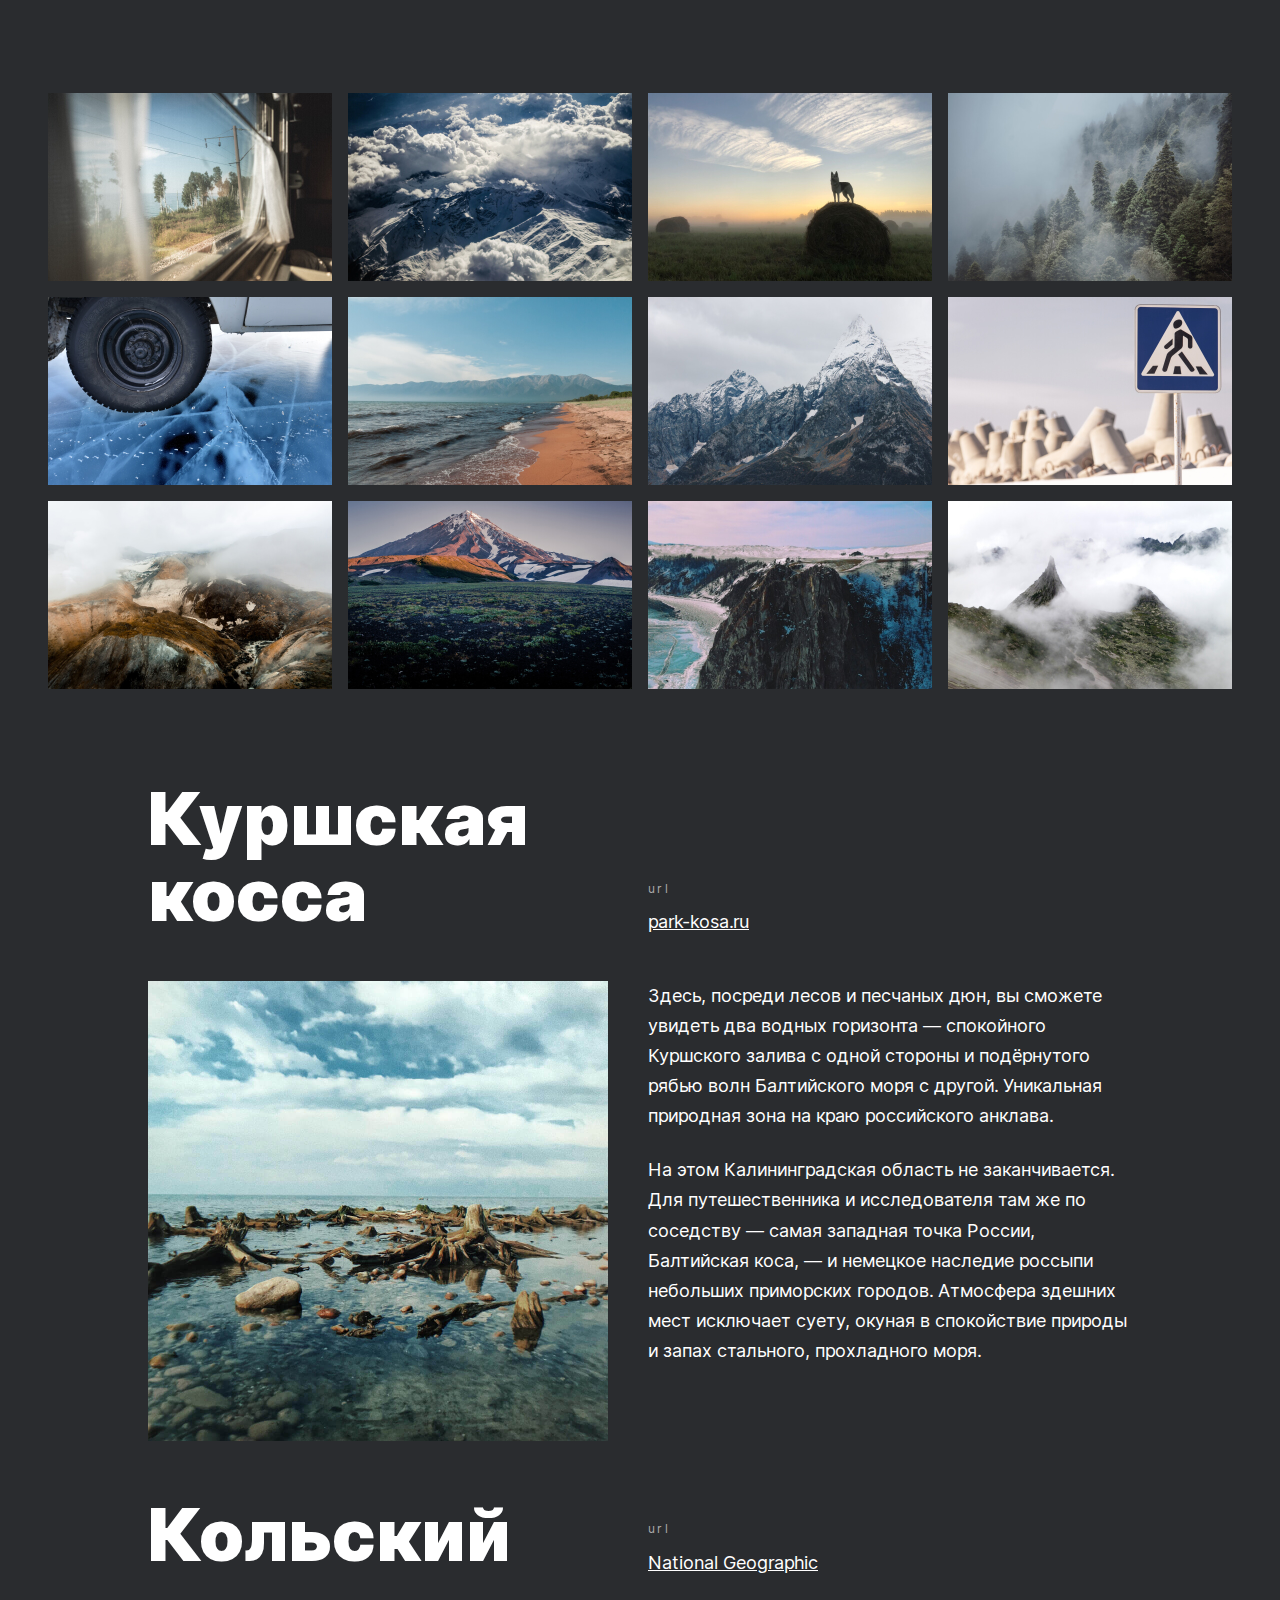
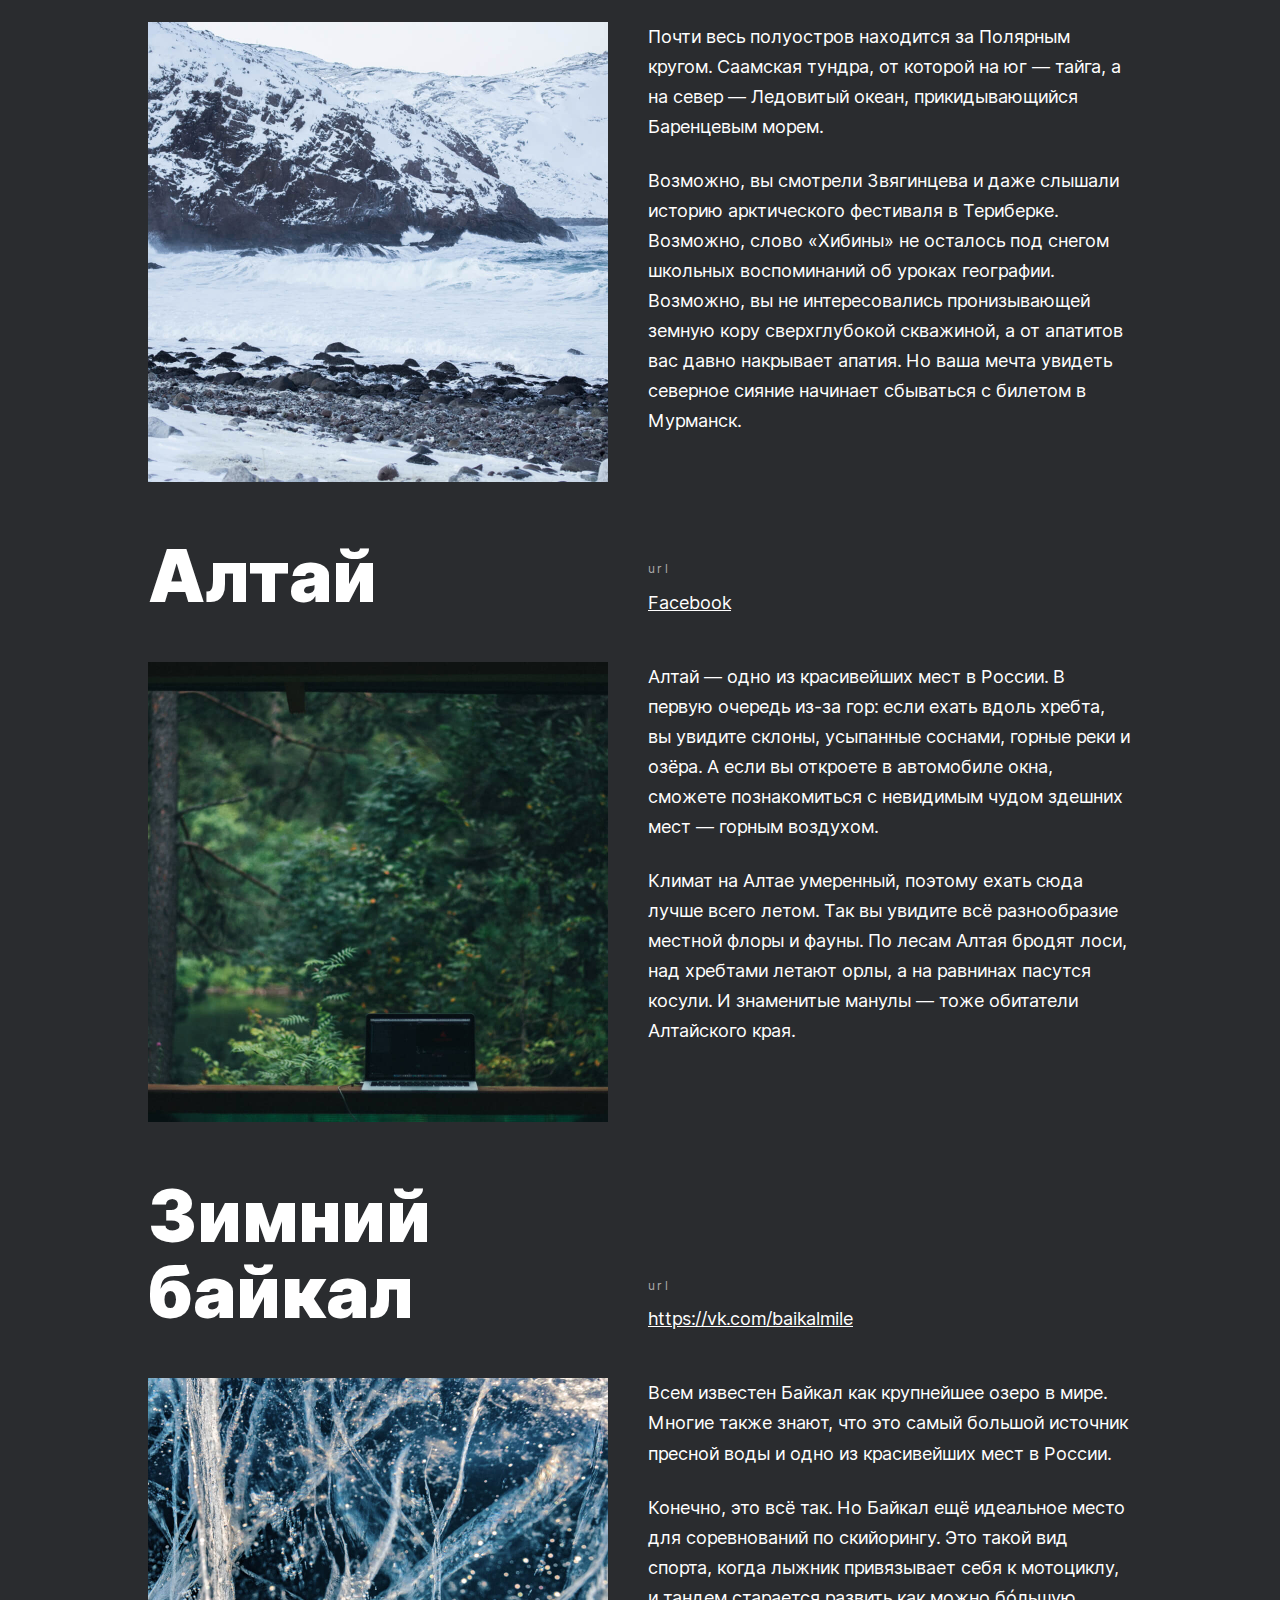
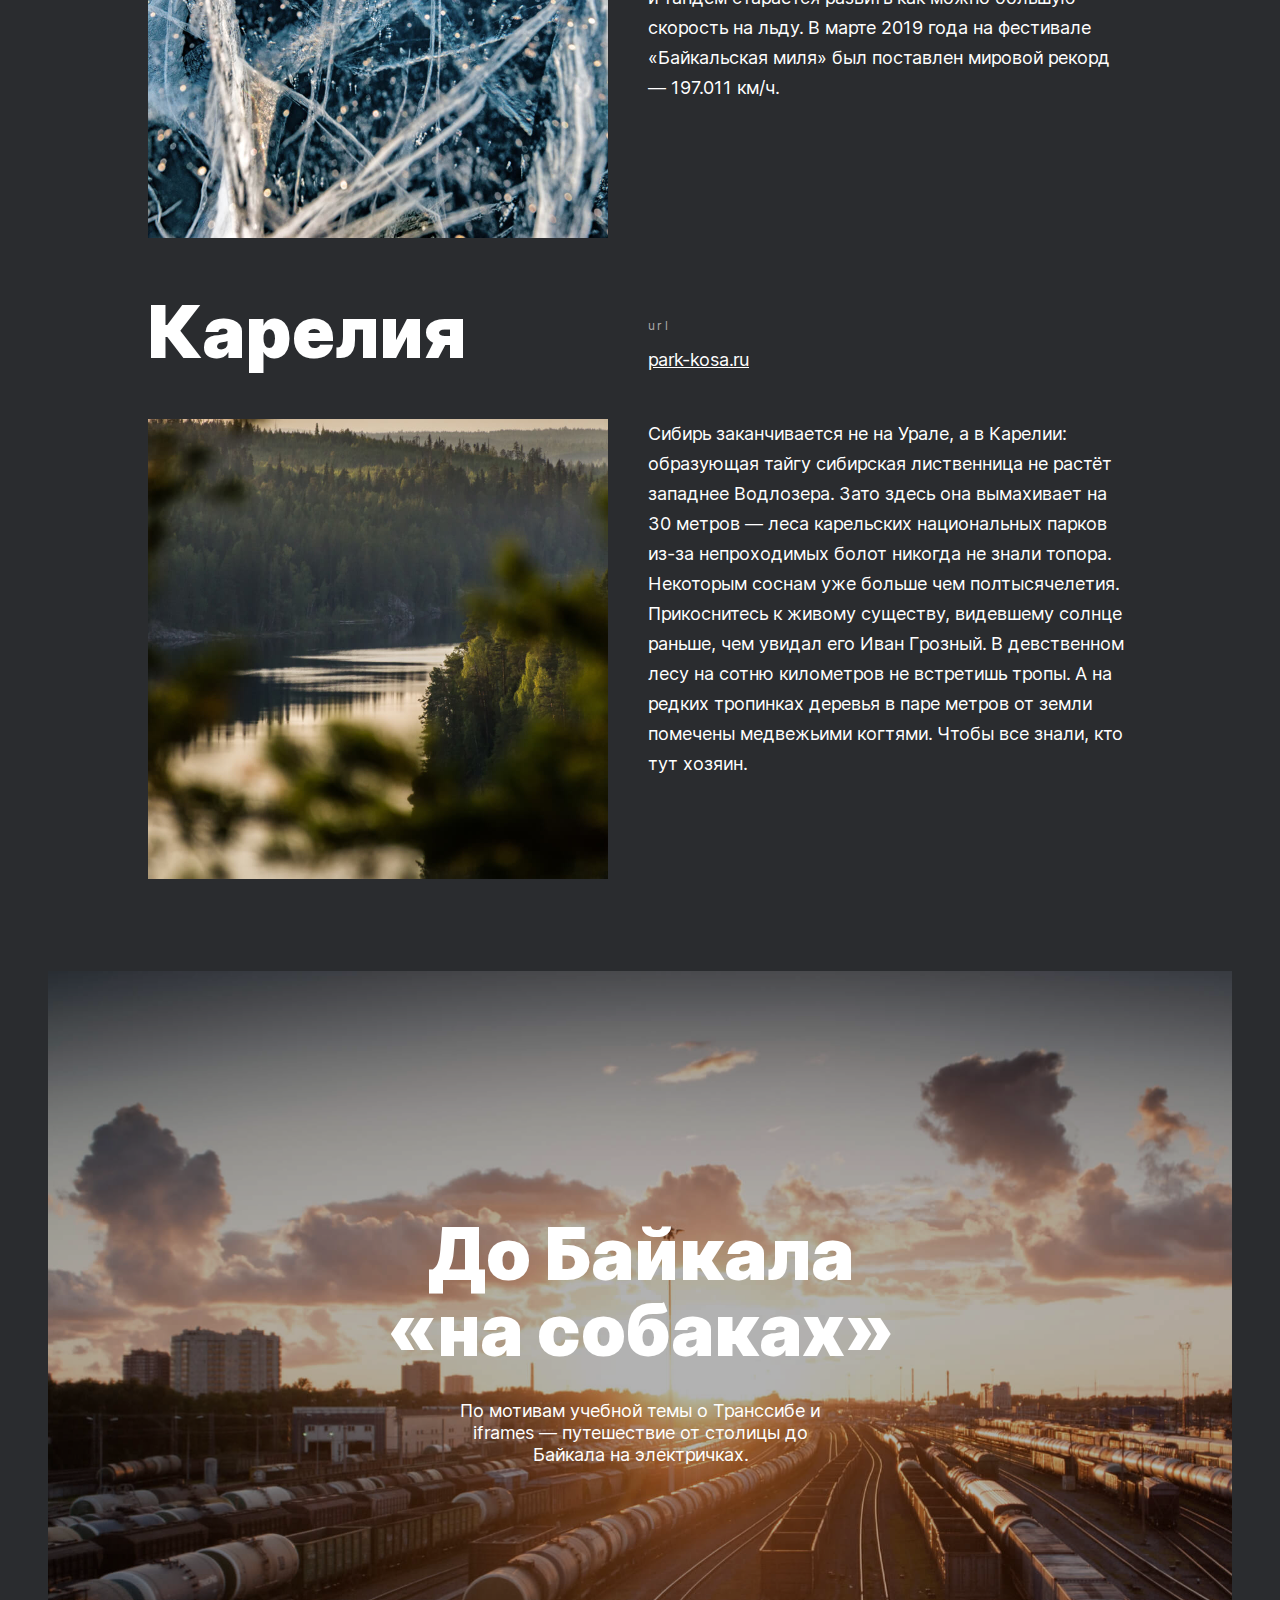
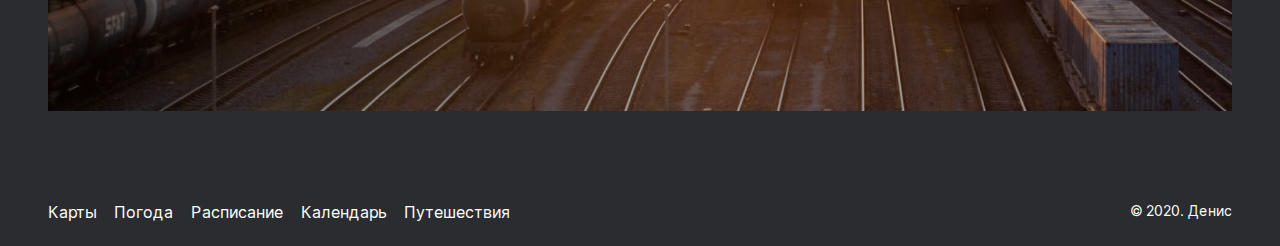
==== commit d26003e9: "Финальные правки" ====
--- a/index.html
+++ b/index.html
@@ -10,7 +10,7 @@
 
 <body class="body">
   <div class="page">
-    <<div class="header">
+    <div class="header">
       <img class='header__logo' src="images/header-logo.svg" alt="Карта России">
       <div class="header__links">
         <a href="#" class="header__link">Ru</a>
@@ -25,7 +25,7 @@
       <p class="lead__caption">Ваша полка - верхняя</p>
     </div> 
 
-    <!-- <div class="intro">
+      <div class="intro">
       <h3 class="intro__title">Чего мы там не видели?</h3>
       <p class="intro__text">
         По опросам ВЦИОМ, 95% россиян мечтают куда-нибудь поехать, но только 36% планируют провести отпуск в родной
@@ -43,28 +43,28 @@
         <li class="intro__fact">Аэропортов 241</li>
       </ul>
     </div>
-     -->
-
-    <!-- <div class="photo">
-      <img class="photo__item" src="images/photo-grid-train.jpg" alt="Nature">
-      <img class="photo__item" src="images/photo-grid-atharva-tulsi.jpg" alt="Nature">
-      <img class="photo__item" src="images/photo-grid-tuman.jpg" alt="Nature">
-      <img class="photo__item" src="images/photo-grid-sochi.jpg" alt="Nature">
-      <img class="photo__item" src="images/photo-grid-arisa.jpg" alt="Nature">
-      <img class="photo__item" src="images/photo-grid-baikal.jpg" alt="Nature">
-      <img class="photo__item" src="images/photo-grid-elbrus.jpg" alt="Nature">
-      <img class="photo__item" src="images/photo-grid-kondratiev.jpg" alt="Nature">
-      <img class="photo__item" src="images/photo-grid-kamchatka-1.jpg" alt="Nature">
-      <img class="photo__item" src="images/photo-grid-kamchatka-2.jpg" alt="Nature">
-      <img class="photo__item" src="images/photo-grid-baikal-2.jpg" alt="Nature">
-      <img class="photo__item" src="images/photo-grid-ergaki.jpg" alt="Nature">
-
-    </div> -->
+    
+
+    <div class="photo">
+      <img class="photo__item" src="images/photo-grid-train.jpg" alt="Фотография из окна поезда">
+      <img class="photo__item" src="images/photo-grid-atharva-tulsi.jpg" alt="Фотография гор с высоты птичьего полета">
+      <img class="photo__item" src="images/photo-grid-tuman.jpg" alt="Волк в тумане на стоге сена">
+      <img class="photo__item" src="images/photo-grid-sochi.jpg" alt="Вид на ели в туманном Сочи">
+      <img class="photo__item" src="images/photo-grid-arisa.jpg" alt="Колесо автомобиля стоящего на льду">
+      <img class="photo__item" src="images/photo-grid-baikal.jpg" alt="Вид на байкал с берега">
+      <img class="photo__item" src="images/photo-grid-elbrus.jpg" alt="Эльбрус во всей красе">
+      <img class="photo__item" src="images/photo-grid-kondratiev.jpg" alt="Странные сооружения">
+      <img class="photo__item" src="images/photo-grid-kamchatka-1.jpg" alt="Первозданная Камчатка">
+      <img class="photo__item" src="images/photo-grid-kamchatka-2.jpg" alt="Зеленые холмы Камчатки">
+      <img class="photo__item" src="images/photo-grid-baikal-2.jpg" alt="Байкал, вид с обрыва утеса">
+      <img class="photo__item" src="images/photo-grid-ergaki.jpg" alt="Теплые источники в дыму">
+
+    </div> 
 
     <div class="places">
       <div class="place">
         <div class="place__head">
-          <p class="place__title">Куршская косса</p>
+          <h3 class="place__title">Куршская косса</h3>
 
           <div class="website place__website">
             <p class="website__url-heading">url</p>
@@ -72,7 +72,7 @@
           </div>
         </div>
         <div class="place__content">
-          <img class="place__image" src="images/place-kosa.jpg" alt="Nature">
+          <img class="place__image" src="images/place-kosa.jpg" alt="Куршская коса после отлива">
           <div class="place__text">
             <p class="place__paragraph">Здесь, посреди лесов и песчаных дюн, вы сможете увидеть два водных горизонта —
               спокойного Куршского залива с одной стороны и подёрнутого рябью волн Балтийского моря с другой. Уникальная
@@ -88,7 +88,7 @@
 
       <div class="place">
         <div class="place__head">
-          <p class="place__title">Кольский</p>
+          <h3 class="place__title">Кольский</h3>
 
           <div class="website place__website">
             <p class="website__url-heading">url</p>
@@ -97,7 +97,7 @@
           </div>
         </div>
         <div class="place__content">
-          <img class="place__image" src="images/place-kolsky.jpg" alt="Nature">
+          <img class="place__image" src="images/place-kolsky.jpg" alt="Заснеженный Кольский полуостров">
           <div class="place__text">
             <p class="place__paragraph">Почти весь полуостров находится за Полярным кругом. Саамская тундра, от
               которой на юг —
@@ -113,7 +113,7 @@
 
       <div class="place">
         <div class="place__head">
-          <p class="place__title">Алтай</p>
+          <h3 class="place__title">Алтай</h3>
 
           <div class="website place__website">
             <p class="website__url-heading">url</p>
@@ -122,7 +122,7 @@
           </div>
         </div>
         <div class="place__content">
-          <img class="place__image" src="images/place-altai.jpg" alt="Nature">
+          <img class="place__image" src="images/place-altai.jpg" alt="Вид на Алтай на фоне ноутбука">
           <div class="place__text">
             <p class="place__paragraph">Алтай — одно из красивейших мест в России.
               В первую очередь из-за гор: если ехать вдоль хребта, вы увидите склоны, усыпанные соснами, горные реки и
@@ -137,7 +137,7 @@
 
       <div class="place">
         <div class="place__head">
-          <p class="place__title">Зимний байкал</p>
+          <h3 class="place__title">Зимний байкал</h3>
 
           <div class="website place__website">
             <p class="website__url-heading">url</p>
@@ -145,7 +145,7 @@
           </div>
         </div>
         <div class="place__content">
-          <img class="place__image" src="images/place-winter-baikal.jpg" alt="Nature">
+          <img class="place__image" src="images/place-winter-baikal.jpg" alt="Лед зимнего Байкала">
           <div class="place__text">
             <p class="place__paragraph">Всем известен Байкал как крупнейшее озеро
               в мире. Многие также знают, что это самый большой источник пресной воды и одно из красивейших мест в
@@ -160,7 +160,7 @@
 
       <div class="place">
         <div class="place__head">
-          <p class="place__title">Куршская косса</p>
+          <h3 class="place__title">Карелия</h3>
 
           <div class="website place__website">
             <p class="website__url-heading">url</p>
@@ -168,7 +168,7 @@
           </div>
         </div>
         <div class="place__content">
-          <img class="place__image" src="images/place-karelia.jpg" alt="Nature">
+          <img class="place__image" src="images/place-karelia.jpg" alt="Озеро Карелии">
           <div class="place__text">
             <p class="place__paragraph">Сибирь заканчивается не на Урале, а в Карелии: образующая тайгу сибирская
               лиственница не растёт западнее Водлозера. Зато здесь она вымахивает на 30 метров — леса карельских
@@ -184,12 +184,12 @@
     <div class="cover">
       
       <a class="cover__link" href="https://stampsy.com/na-elektrichkakh-do-baikala" target="_blank">
-        <p class="cover__title">До Байкала «на собаках»</p>
+        <h2 class="cover__title">До Байкала «на собаках»</h2>
         <p class="cover__subtitle">По мотивам учебной темы о Транссибе и iframes — путешествие от столицы до Байкала на
           электричках.</p>
       </a>
     </div>
-<!-- 
+ 
     <div class="footer">
       <nav class="footer__links">
         <a class="footer__link" href="https://yandex.ru/maps" target="_blank">Карты</a>
@@ -199,7 +199,7 @@
         <a class="footer__link" href="https://travel.yandex.ru" target="_blank">Путешествия</a>
       </nav>
       <p class="footer__copyright">&copy; 2020. Денис</p>
-    </div> -->
+    </div>  
 
   </div>
 </body>
